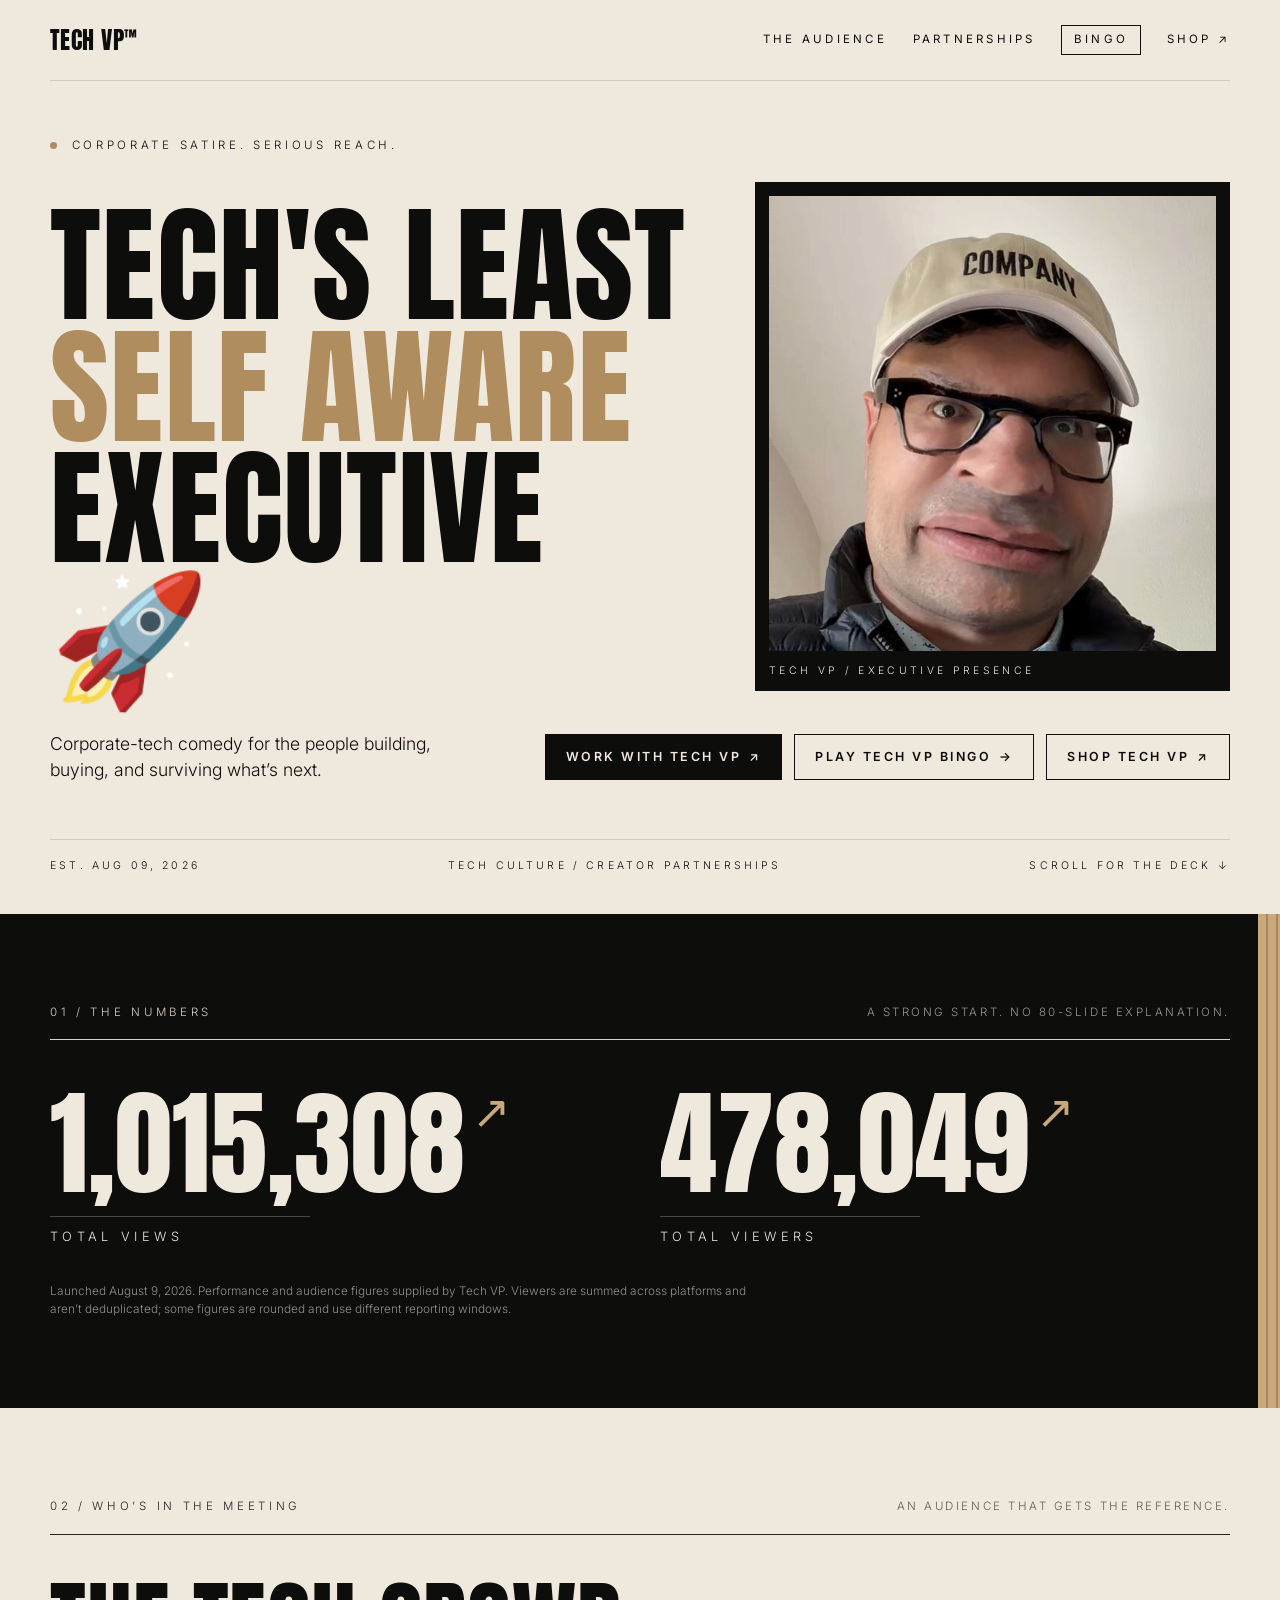
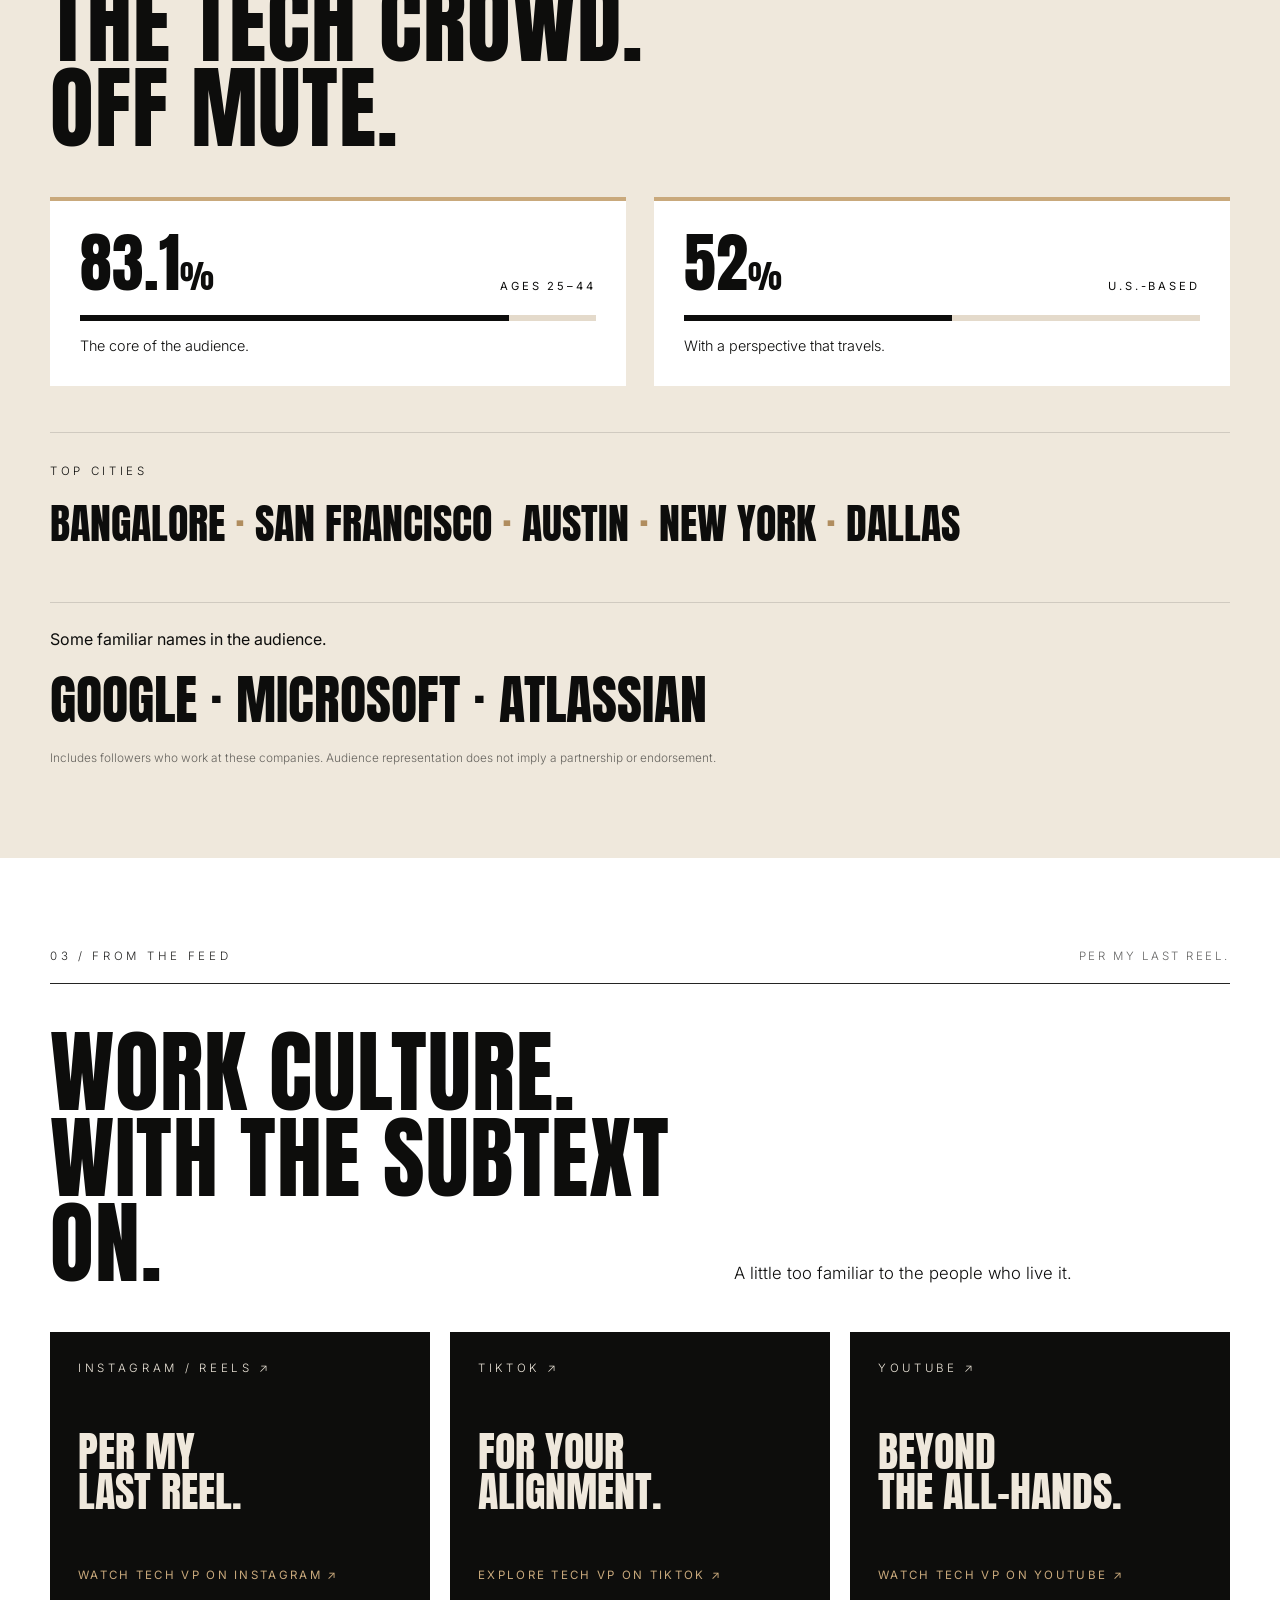
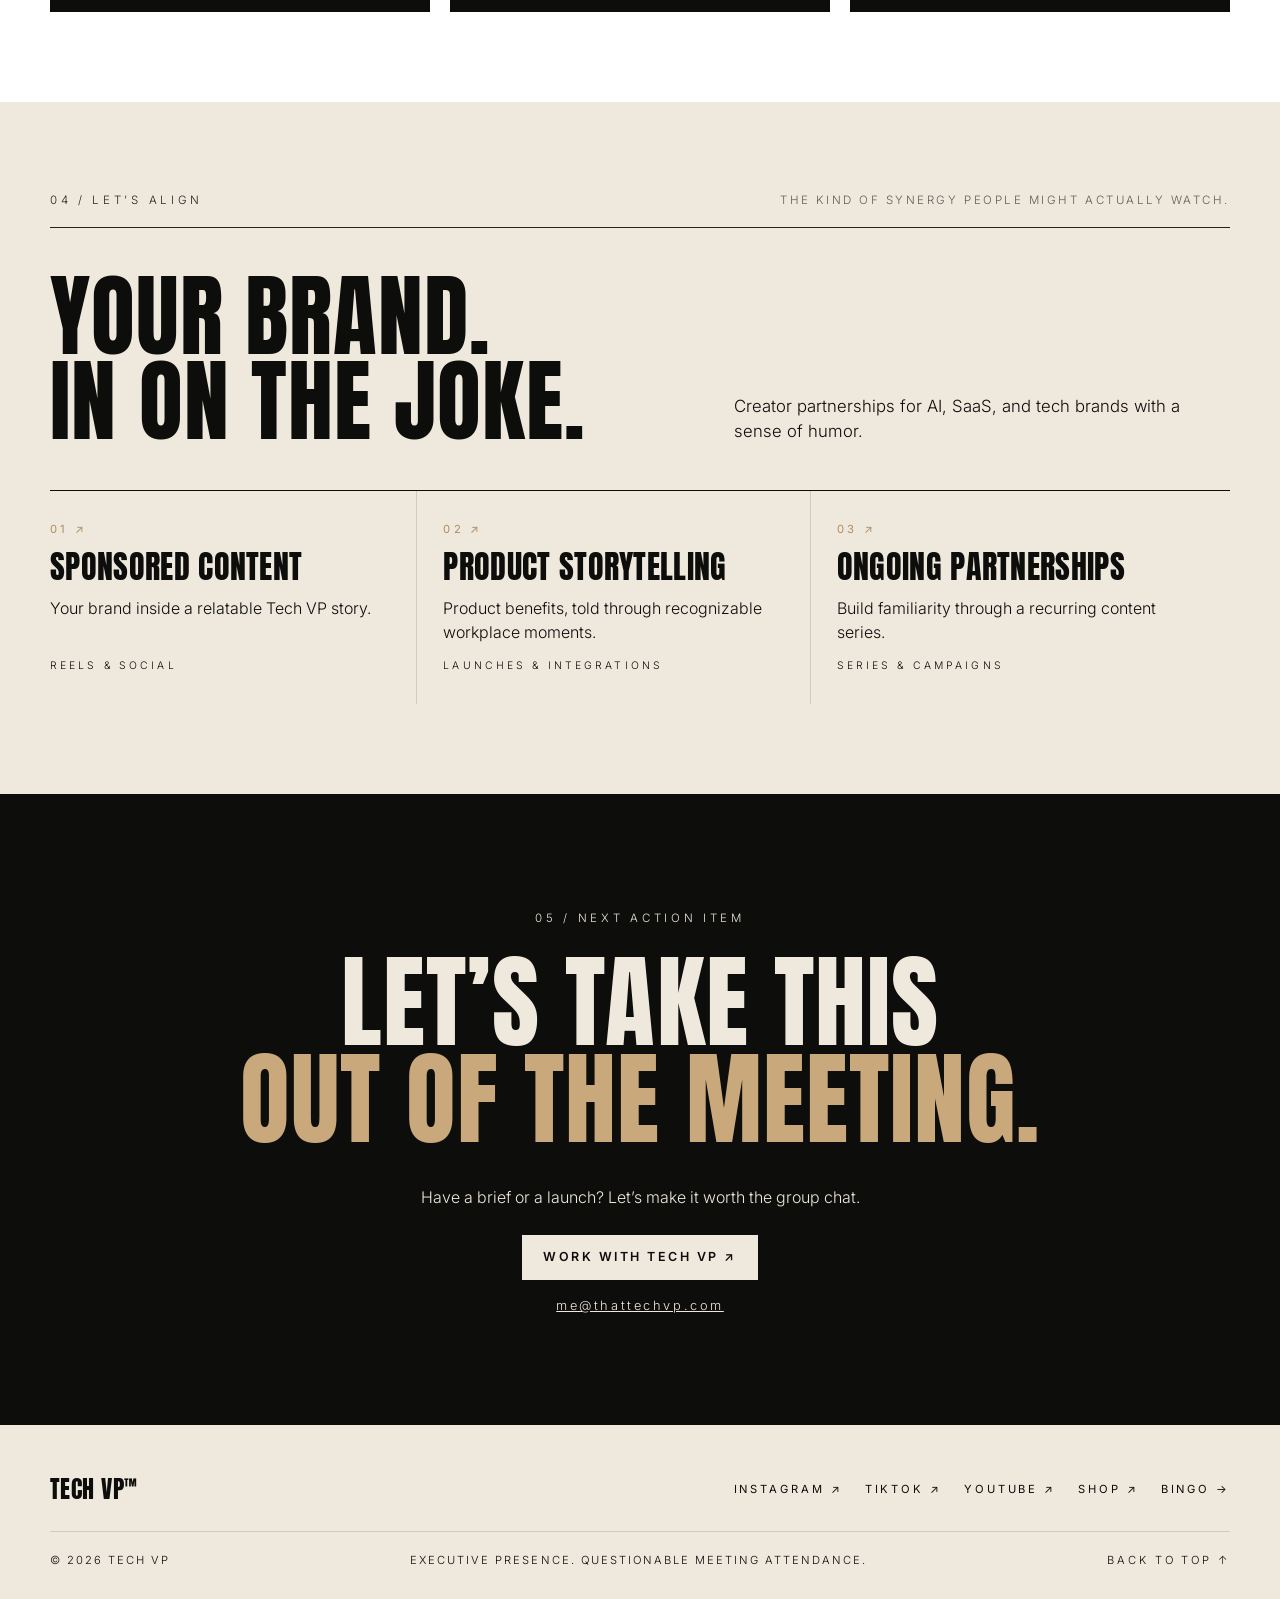
==== index.html @ f6c61e69 "Preview: The Company restyle + Tech VP Bingo" ====
<!doctype html>
<html lang="en"><head><meta charset="utf-8"><meta name="viewport" content="width=device-width,initial-scale=1"><title>Tech VP — Tech's least self aware executive 🚀</title><meta name="description" content="Tech VP makes corporate-tech comedy for the people building what's next. Explore creator partnerships, audience insights, and the Tech VP shop."><meta property="og:title" content="Tech VP — Tech's least self aware executive 🚀"><meta property="og:description" content="A very serious creator partnership opportunity. For AI, SaaS, and technology brands."><meta name="theme-color" content="#0d0d0c"><link rel="icon" type="image/svg+xml" href="data:image/svg+xml,%3Csvg xmlns='http://www.w3.org/2000/svg' viewBox='0 0 40 40'%3E%3Crect width='40' height='40' rx='8' fill='%23d8f879'/%3E%3Ctext x='5' y='28' font-family='Arial' font-weight='bold' font-size='24' fill='%23171916'%3EVP%3C/text%3E%3C/svg%3E"><meta name="robots" content="noindex"><link rel="preconnect" href="https://fonts.googleapis.com"><link rel="preconnect" href="https://fonts.gstatic.com" crossorigin><link rel="stylesheet" href="https://fonts.googleapis.com/css2?family=Anton&family=Inter:wght@300;400;600&display=swap"><link rel="stylesheet" href="assets/brand.css"><link rel="stylesheet" href="assets/home.css"></head>
<body><a class="skip" href="#main">Skip to content</a><header class="wrap"><a class="logo" href="#" aria-label="Tech VP home">TECH VP<span>™</span></a><nav aria-label="Main navigation"><a href="#audience">The audience</a><a href="#partnerships">Partnerships</a><a class="nav-bingo" href="bingo/">Bingo</a><a class="nav-shop" href="https://thetechvp.printful.me" target="_blank" rel="noopener">Shop ↗</a></nav></header>
<main id="main"><section class="hero wrap"><div class="eyebrow"><span class="dot"></span> CORPORATE SATIRE. SERIOUS REACH.</div><div class="hero-intro"><h1>Tech's least<br><em>self aware</em><br>executive 🚀</h1><figure class="portrait"><img src="tech-vp.jpg" width="817" height="831" alt="Tech VP wearing glasses and a COMPANY cap"><figcaption>TECH VP / EXECUTIVE PRESENCE</figcaption></figure></div><div class="hero-bottom"><p>Corporate-tech comedy for the people building, buying, and surviving what’s next.</p><div class="hero-actions"><a class="button primary" href="#contact">Work with Tech VP <span>↗</span></a><a class="button outline" href="bingo/">Play Tech VP Bingo <span>→</span></a><a class="button outline" href="https://thetechvp.printful.me" target="_blank" rel="noopener">Shop Tech VP <span>↗</span></a></div></div><div class="hero-foot"><span>EST. AUG 09, 2026</span><span>TECH CULTURE / CREATOR PARTNERSHIPS</span><a href="#performance" aria-label="Explore the results">SCROLL FOR THE DECK ↓</a></div></section>
<section class="results" id="performance"><div class="wrap"><div class="section-top"><span class="eyebrow">01 / THE NUMBERS</span><span class="micro">A strong start. No 80-slide explanation.</span></div><div class="metrics"><div><strong id="aggregate-view-count" data-source-date="2026-10-12">1,015,308<span>↗</span></strong><h2>Total views</h2></div><div><strong id="aggregate-viewer-count" data-source-date="2026-10-12">478,049<span>↗</span></strong><h2>Total viewers</h2></div></div><p class="fine">Launched August 9, 2026. Performance and audience figures supplied by Tech VP. Viewers are summed across platforms and aren’t deduplicated; some figures are rounded and use different reporting windows.</p></div></section>
<section class="wrap section" id="audience"><div class="section-top"><span class="eyebrow">02 / WHO’S IN THE MEETING</span><span class="micro">An audience that gets the reference.</span></div><div class="split"><h2>The tech crowd. <br>Off mute.</h2></div><div class="demographics"><article><div class="stat-line"><strong>83.1<span>%</span></strong><span>Ages 25–44</span></div><div class="bar" role="img" aria-label="83.1 percent ages 25 to 44"><i style="width:83.1%"></i></div><p>The core of the audience.</p></article><article><div class="stat-line"><strong>52<span>%</span></strong><span>U.S.-based</span></div><div class="bar" role="img" aria-label="52 percent U.S. based"><i style="width:52%"></i></div><p>With a perspective that travels.</p></article></div><div class="cities"><span class="eyebrow">TOP CITIES</span><p>Bangalore <b>·</b> San Francisco <b>·</b> Austin <b>·</b> New York <b>·</b> Dallas</p></div><div class="companies"><p>Some familiar names in the audience.</p><p class="company-names">Google · Microsoft · Atlassian</p><p class="fine">Includes followers who work at these companies. Audience representation does not imply a partnership or endorsement.</p></div></section>
<section class="content-section" id="content"><div class="wrap section"><div class="section-top"><span class="eyebrow">03 / FROM THE FEED</span><span class="micro">Per my last Reel.</span></div><div class="split"><h2>Work culture. <br>With the subtext on.</h2><p>A little too familiar to the people who live it.</p></div><div class="feed-grid"><a class="feed-card" href="https://www.instagram.com/thattechvp/" target="_blank" rel="noopener"><span class="eyebrow">INSTAGRAM / REELS ↗</span><strong>Per my <br>last Reel.</strong><span>Watch Tech VP on Instagram ↗</span></a><a class="feed-card" href="https://www.tiktok.com/@thattechvp" target="_blank" rel="noopener"><span class="eyebrow">TIKTOK ↗</span><strong>For your <br>alignment.</strong><span>Explore Tech VP on TikTok ↗</span></a><a class="feed-card" href="https://www.youtube.com/@thattechvp" target="_blank" rel="noopener"><span class="eyebrow">YOUTUBE ↗</span><strong>Beyond <br>the all-hands.</strong><span>Watch Tech VP on YouTube ↗</span></a></div></div></section>
<section class="wrap section" id="partnerships"><div class="section-top"><span class="eyebrow">04 / LET’S ALIGN</span><span class="micro">The kind of synergy people might actually watch.</span></div><div class="split"><h2>Your brand. <br>In on the joke.</h2><p>Creator partnerships for AI, SaaS, and tech brands with a sense of humor.</p></div><div class="partnerships"><article><span class="index">01 ↗</span><h3>Sponsored content</h3><p>Your brand inside a relatable Tech VP story.</p><span class="tag">REELS & SOCIAL</span></article><article><span class="index">02 ↗</span><h3>Product storytelling</h3><p>Product benefits, told through recognizable workplace moments.</p><span class="tag">LAUNCHES & INTEGRATIONS</span></article><article><span class="index">03 ↗</span><h3>Ongoing partnerships</h3><p>Build familiarity through a recurring content series.</p><span class="tag">SERIES & CAMPAIGNS</span></article></div></section>
<section class="contact" id="contact"><div class="wrap"><span class="eyebrow">05 / NEXT ACTION ITEM</span><h2>Let’s take this <br><em>out of the meeting.</em></h2><div class="contact-bottom"><p>Have a brief or a launch? Let’s make it worth the group chat.</p><div id="contact-action"><a class="button" href="mailto:me@thattechvp.com?subject=Tech%20VP%20Partnership">Work with Tech VP ↗</a><a class="email" href="mailto:me@thattechvp.com">me@thattechvp.com</a></div></div></div></section>
</main><footer class="wrap"><div class="footer-top"><a class="logo" href="#">TECH VP<span>™</span></a><div id="social-links"><a href="https://www.instagram.com/thattechvp/" target="_blank" rel="noopener">Instagram ↗</a><a href="https://www.tiktok.com/@thattechvp" target="_blank" rel="noopener">TikTok ↗</a><a href="https://www.youtube.com/@thattechvp" target="_blank" rel="noopener">YouTube ↗</a><a href="https://thetechvp.printful.me" target="_blank" rel="noopener">Shop ↗</a><a href="bingo/">Bingo →</a></div></div><div class="footer-bottom"><span>© 2026 Tech VP</span><span>Executive presence. Questionable meeting attendance.</span><a href="#">BACK TO TOP ↑</a></div></footer></body></html>
---- assets/brand.css ----
/* The Company brand — shared by home, /bingo, future /translator */
:root{--black:#0d0d0c;--ink:#1a1917;--white:#fff;--cream:#efe8dc;--cream-2:#e4dacb;--wood:#c9a97c;--wood-2:#b08d5f;--muted:#8a8478;
--display:'Anton','Oswald','Bebas Neue',Impact,'Arial Narrow',sans-serif;--body:'Inter',system-ui,-apple-system,Segoe UI,Roboto,sans-serif}
*{box-sizing:border-box;margin:0;padding:0}
html{-webkit-text-size-adjust:100%}
body{font-family:var(--body);background:var(--cream);color:var(--black);line-height:1.5;-webkit-font-smoothing:antialiased}
a{color:inherit}
img{max-width:100%;height:auto;display:block}
.wrap{width:min(1180px,100% - 40px);margin-inline:auto}
.display,h1,h2,h3{font-family:var(--display);font-weight:400;text-transform:uppercase;letter-spacing:.01em;line-height:.95}
.tagline,.eyebrow,.micro{font-family:var(--body);font-weight:300;text-transform:uppercase;letter-spacing:.32em;font-size:.72rem}
.rule{display:block;width:56px;height:1px;background:currentColor;opacity:.6}
.logo{font-family:var(--display);font-size:1.5rem;text-decoration:none;letter-spacing:.02em}
.logo span{font-size:.6em;vertical-align:super}
.button{display:inline-flex;align-items:center;gap:.6em;font-family:var(--body);font-weight:600;font-size:.78rem;letter-spacing:.2em;text-transform:uppercase;text-decoration:none;padding:1em 1.6em;border:1px solid var(--black);background:var(--black);color:var(--cream);border-radius:0;cursor:pointer;transition:background .2s,color .2s}
.button:hover{background:transparent;color:var(--black)}
.button.outline{background:transparent;color:var(--black)}
.button.outline:hover{background:var(--black);color:var(--cream)}
.on-dark .button{background:var(--cream);color:var(--black);border-color:var(--cream)}
.on-dark .button.outline{background:transparent;color:var(--cream)}
.skip{position:absolute;left:-999px}.skip:focus{left:10px;top:10px;background:var(--black);color:var(--cream);padding:8px;z-index:99}
.wood{background:repeating-linear-gradient(90deg,var(--wood) 0 10px,var(--wood-2) 10px 12px,#d6b98d 12px 22px,var(--wood-2) 22px 24px)}
---- assets/home.css ----
header{display:flex;justify-content:space-between;align-items:center;padding:22px 0;border-bottom:1px solid #0d0d0c22}
nav{display:flex;gap:26px;align-items:center}
nav a{text-decoration:none;font-size:.72rem;font-weight:400;letter-spacing:.28em;text-transform:uppercase}
nav a:hover{text-decoration:underline}
.nav-bingo{border:1px solid var(--black);padding:.5em 1em}
.hero{padding:56px 0 40px}
.dot{display:inline-block;width:7px;height:7px;background:var(--wood-2);border-radius:50%;margin-right:8px;vertical-align:middle}
.hero-intro{display:grid;grid-template-columns:1.4fr 1fr;gap:40px;align-items:end;margin-top:28px}
.hero h1{font-size:clamp(3.4rem,10vw,8.6rem)}
.hero h1 em{font-style:normal;color:var(--wood-2)}
.portrait{background:var(--black);padding:14px 14px 0;position:relative}
.portrait::before{content:"";position:absolute;left:-14px;top:24px;bottom:24px;width:8px}
.portrait img{filter:grayscale(.15) contrast(1.05)}
.portrait figcaption{color:var(--cream);font-size:.65rem;letter-spacing:.32em;padding:12px 0;font-weight:300}
.hero-bottom{display:flex;justify-content:space-between;gap:30px;align-items:center;margin-top:40px;flex-wrap:wrap}
.hero-bottom p{max-width:440px;font-size:1.1rem;font-weight:300}
.hero-actions{display:flex;gap:12px;flex-wrap:wrap}
.hero-foot{display:flex;justify-content:space-between;gap:16px;margin-top:56px;padding-top:18px;border-top:1px solid #0d0d0c22;font-size:.66rem;letter-spacing:.3em;font-weight:300;flex-wrap:wrap}
.hero-foot a{text-decoration:none}
.results{background:var(--black);color:var(--cream);padding:90px 0;position:relative}
.results::after{content:"";position:absolute;right:0;top:0;bottom:0;width:22px;background:repeating-linear-gradient(90deg,#c9a97c 0 8px,#a8865a 8px 10px)}
.section-top{display:flex;justify-content:space-between;gap:20px;padding-bottom:18px;border-bottom:1px solid currentColor;margin-bottom:46px;flex-wrap:wrap;opacity:.9}
.micro{opacity:.7;letter-spacing:.22em}
.metrics{display:grid;grid-template-columns:1fr 1fr;gap:40px}
.metrics strong{font-family:var(--display);font-weight:400;font-size:clamp(3.2rem,9vw,7.5rem);line-height:1;display:block}
.metrics strong span{font-size:.4em;color:var(--wood);margin-left:.15em;vertical-align:top}
.metrics h2{font-family:var(--body);font-weight:300;font-size:.8rem;letter-spacing:.34em;margin-top:14px;padding-top:14px;border-top:1px solid #efe8dc44;width:min(260px,100%)}
.fine{font-size:.74rem;opacity:.6;margin-top:40px;max-width:720px;font-weight:300}
.section{padding:90px 0}
.split{display:grid;grid-template-columns:1.3fr 1fr;gap:40px;align-items:end;margin-bottom:46px}
.split h2{font-size:clamp(2.6rem,7vw,5.6rem)}
.split p{font-weight:300;font-size:1.05rem}
.demographics{display:grid;grid-template-columns:1fr 1fr;gap:28px}
.demographics article{background:var(--white);padding:30px;border-top:4px solid var(--wood)}
.stat-line{display:flex;align-items:baseline;justify-content:space-between;gap:10px}
.stat-line strong{font-family:var(--display);font-weight:400;font-size:4rem;line-height:1}
.stat-line strong span{font-size:.5em}
.stat-line>span{text-transform:uppercase;letter-spacing:.26em;font-size:.7rem}
.bar{height:6px;background:var(--cream-2);margin:20px 0 14px}.bar i{display:block;height:100%;background:var(--black)}
.demographics p{font-weight:300;font-size:.9rem}
.cities,.companies{margin-top:46px;padding-top:24px;border-top:1px solid #0d0d0c22}
.cities p{font-family:var(--display);font-size:clamp(1.6rem,4vw,2.6rem);text-transform:uppercase;margin-top:12px}
.cities b{color:var(--wood-2);font-weight:400}
.company-names{font-family:var(--display);font-size:clamp(2rem,5vw,3.4rem);text-transform:uppercase;margin:8px 0}
.companies .fine{margin-top:10px}
.content-section{background:var(--white)}
.feed-grid{display:grid;grid-template-columns:repeat(3,1fr);gap:20px}
.feed-card{background:var(--black);color:var(--cream);padding:28px;min-height:280px;display:flex;flex-direction:column;justify-content:space-between;text-decoration:none;transition:transform .2s}
.feed-card:hover{transform:translateY(-4px)}
.feed-card strong{font-family:var(--display);font-weight:400;font-size:2.6rem;text-transform:uppercase;line-height:.95}
.feed-card>span:last-child{font-size:.72rem;letter-spacing:.2em;text-transform:uppercase;color:var(--wood)}
.partnerships{display:grid;grid-template-columns:repeat(3,1fr);gap:0;border-top:1px solid var(--black)}
.partnerships article{padding:30px 26px 30px 0;border-right:1px solid #0d0d0c22;margin-right:26px;display:flex;flex-direction:column;gap:14px}
.partnerships article:last-child{border-right:0}
.index{font-size:.7rem;letter-spacing:.3em;color:var(--wood-2)}
.partnerships h3{font-size:2rem}
.partnerships p{font-weight:300}
.tag{margin-top:auto;font-size:.65rem;letter-spacing:.3em;font-weight:300}
.contact{background:var(--black);color:var(--cream);padding:110px 0;text-align:center}
.contact h2{font-size:clamp(2.8rem,8vw,6.6rem);margin:26px 0 36px}
.contact h2 em{font-style:normal;color:var(--wood)}
.contact-bottom p{font-weight:300;margin-bottom:26px}
#contact-action{display:flex;flex-direction:column;align-items:center;gap:16px}
.contact .button{background:var(--cream);color:var(--black);border-color:var(--cream)}
.contact .button:hover{background:transparent;color:var(--cream)}
.email{letter-spacing:.2em;font-size:.8rem;font-weight:300}
footer{padding:46px 0 30px}
.footer-top{display:flex;justify-content:space-between;align-items:center;gap:20px;flex-wrap:wrap;padding-bottom:24px;border-bottom:1px solid #0d0d0c22}
#social-links{display:flex;gap:22px;flex-wrap:wrap}
#social-links a,.footer-bottom a{text-decoration:none;font-size:.7rem;letter-spacing:.26em;text-transform:uppercase}
.footer-bottom{display:flex;justify-content:space-between;gap:16px;flex-wrap:wrap;padding-top:20px;font-size:.7rem;letter-spacing:.18em;font-weight:300;text-transform:uppercase}
@media (max-width:760px){
 nav{gap:14px} nav a:not(.nav-shop):not(.nav-bingo){display:none}
 .hero{padding-top:34px}.hero-intro,.split,.metrics,.demographics,.feed-grid,.partnerships{grid-template-columns:1fr}
 .partnerships article{border-right:0;margin-right:0;border-bottom:1px solid #0d0d0c22}
 .section,.results{padding:64px 0}.results::after{width:10px}
}
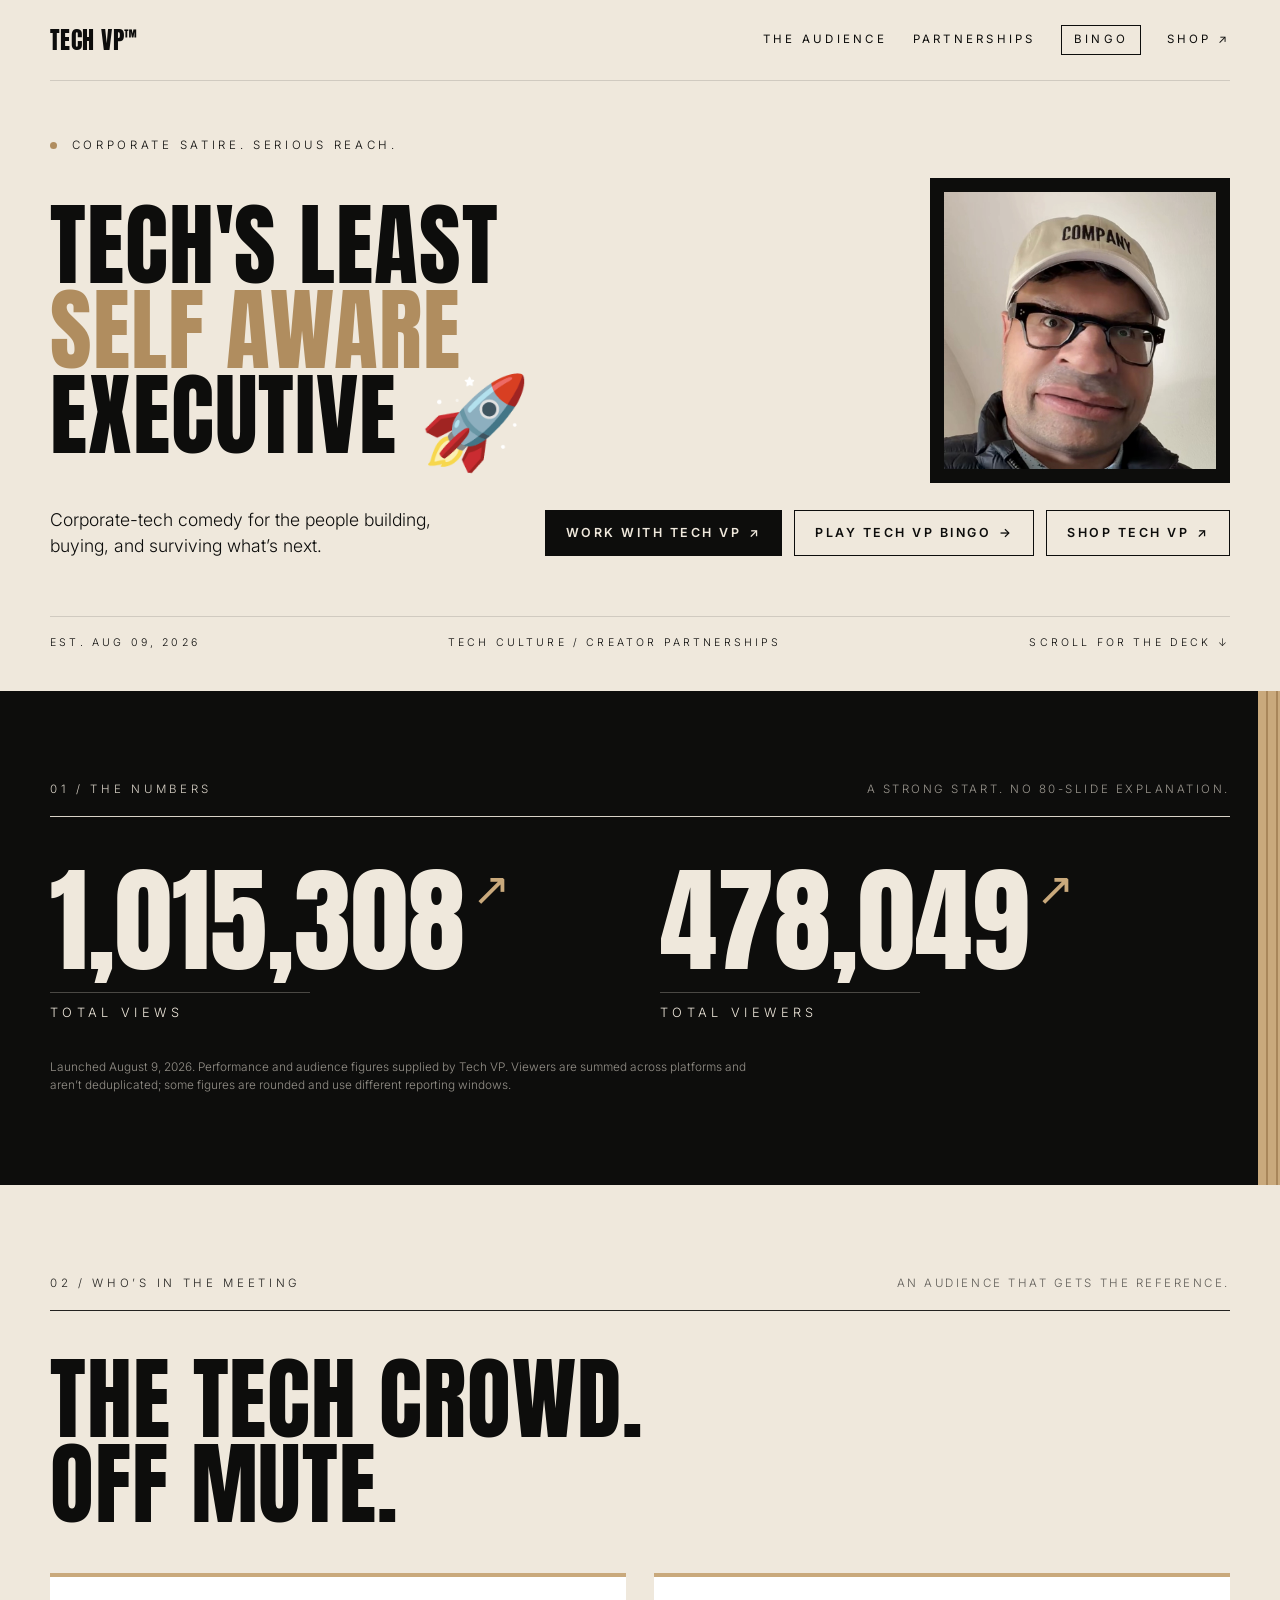
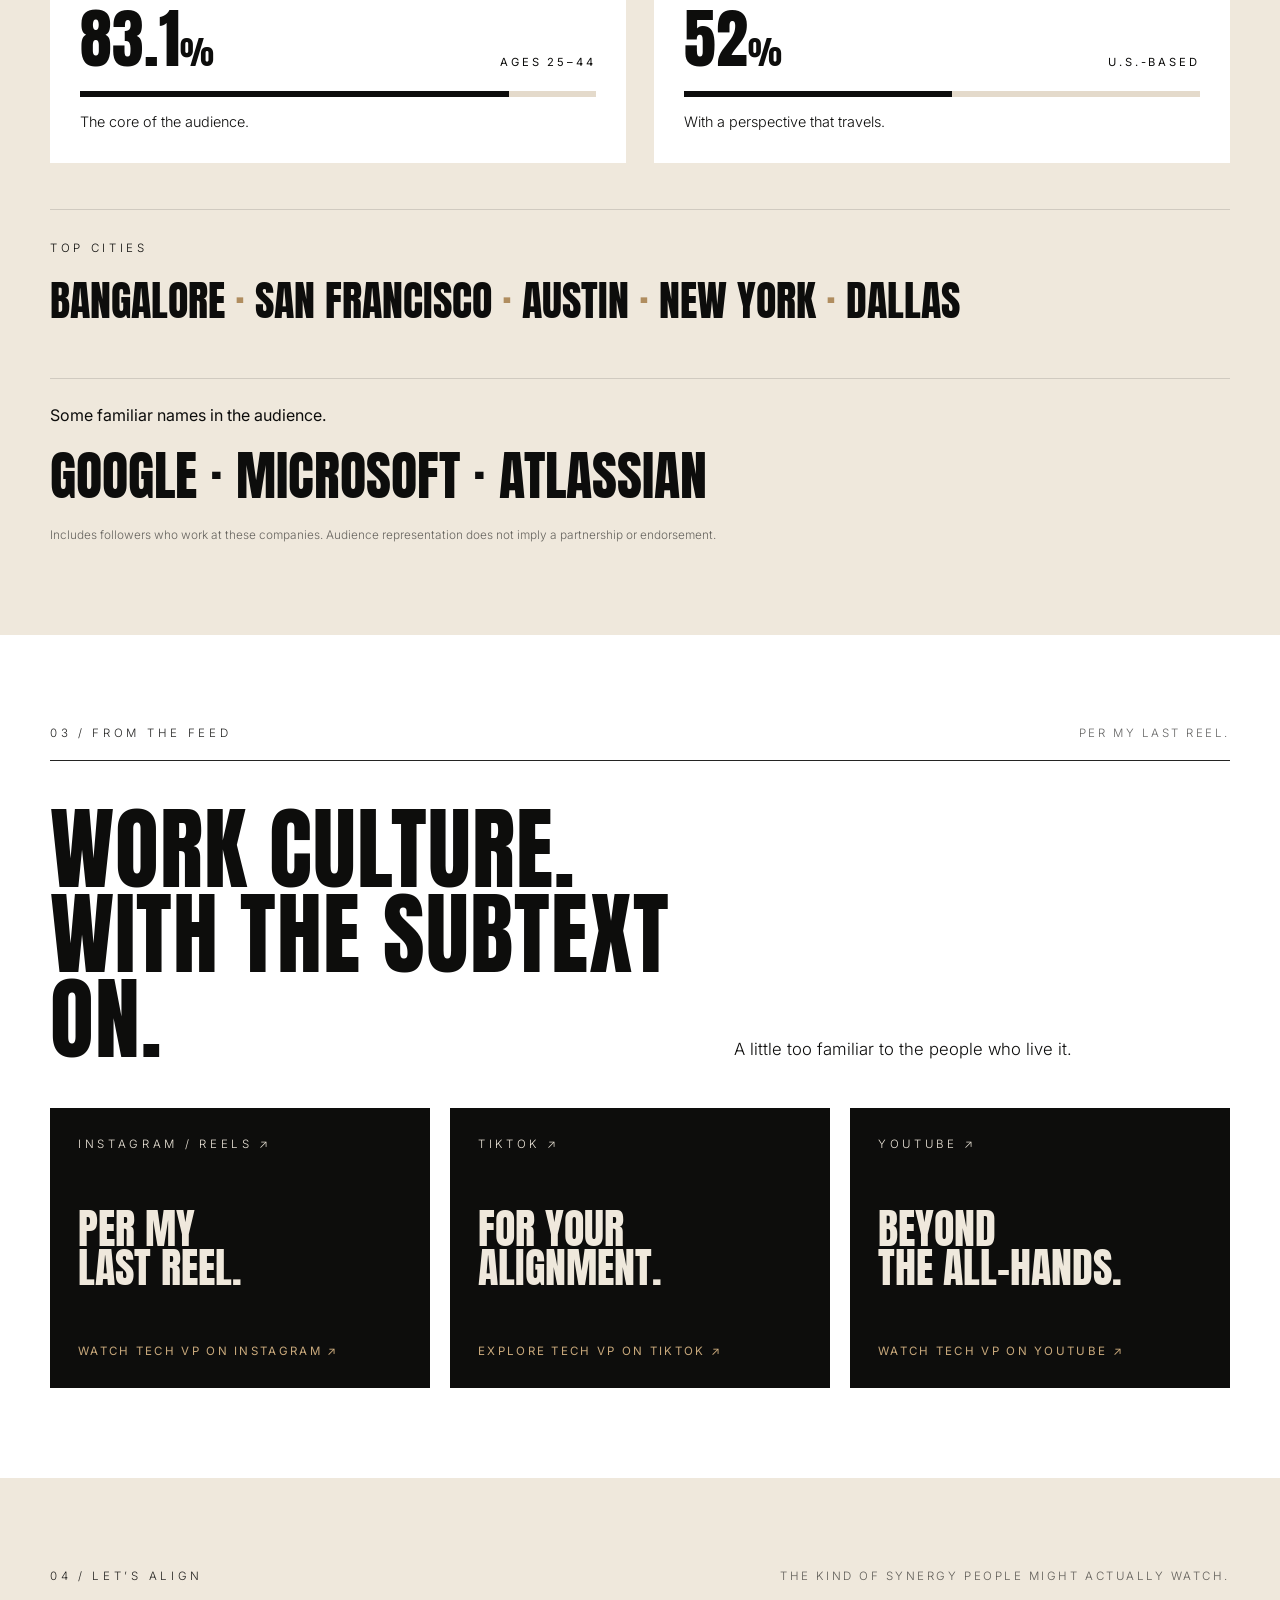
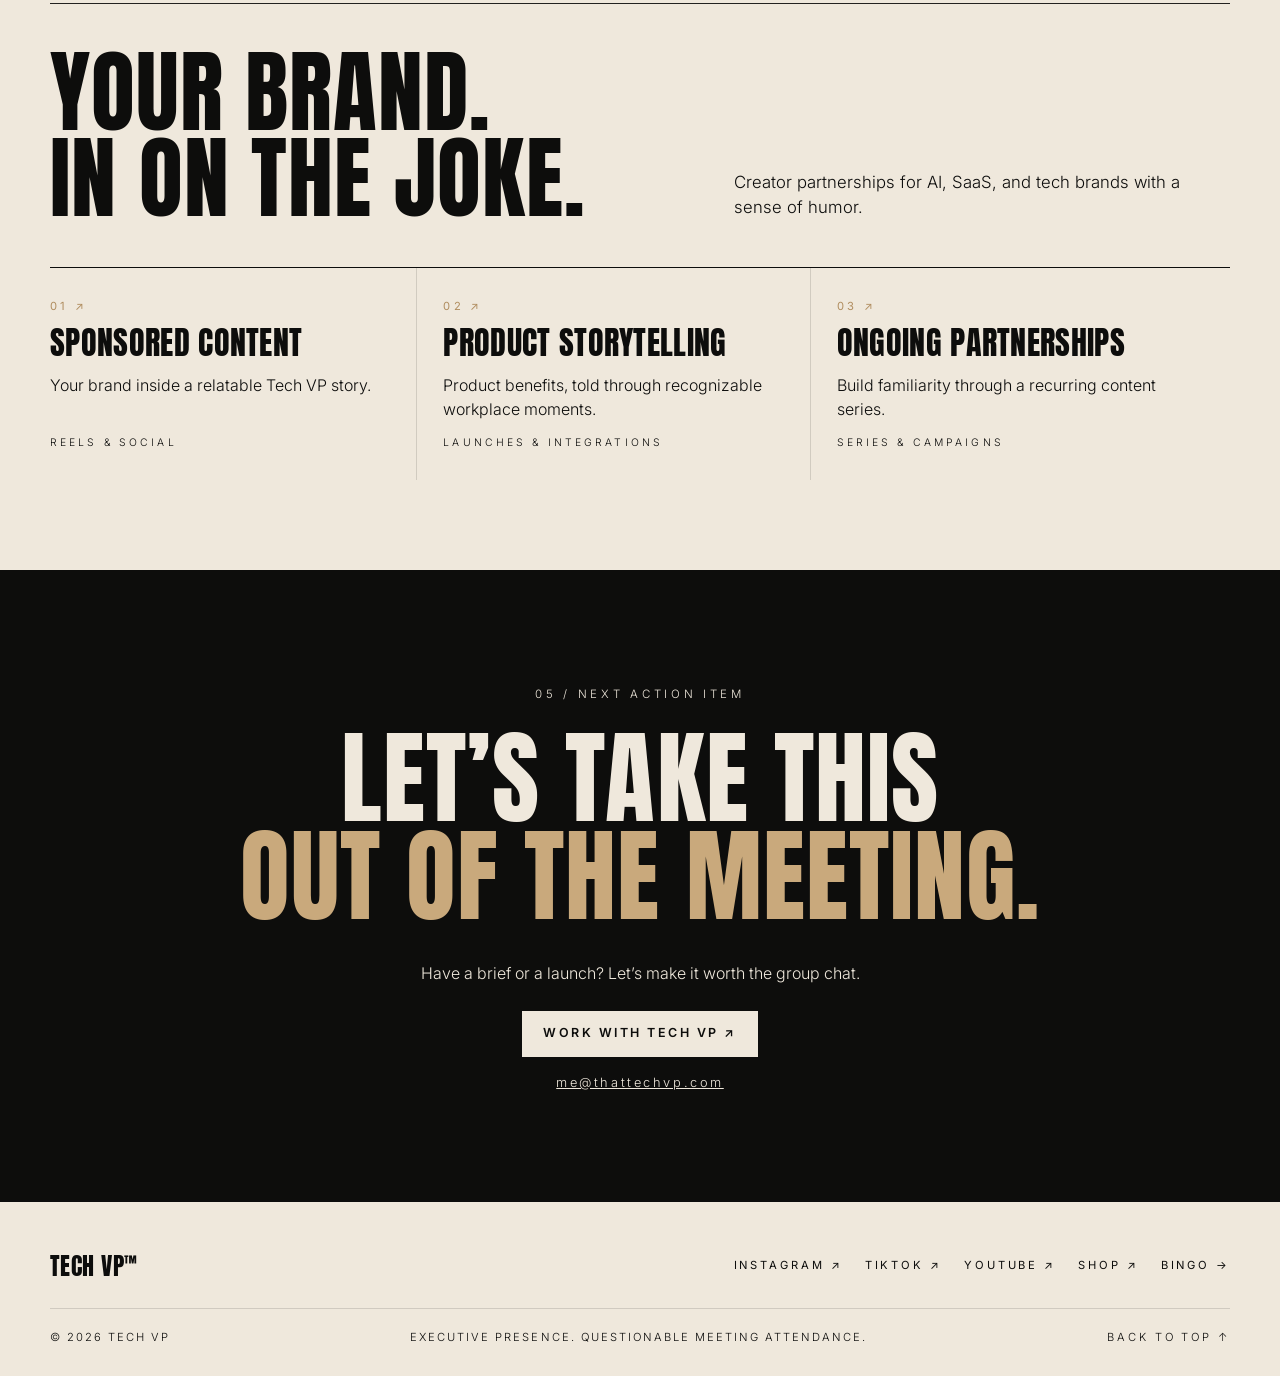
==== commit 97a6137b: "Bigger mobile headline, drop portrait caption" ====
--- a/index.html
+++ b/index.html
@@ -1,7 +1,7 @@
 <!doctype html>
 <html lang="en"><head><meta charset="utf-8"><meta name="viewport" content="width=device-width,initial-scale=1"><title>Tech VP — Tech's least self aware executive 🚀</title><meta name="description" content="Tech VP makes corporate-tech comedy for the people building what's next. Explore creator partnerships, audience insights, and the Tech VP shop."><meta property="og:title" content="Tech VP — Tech's least self aware executive 🚀"><meta property="og:description" content="A very serious creator partnership opportunity. For AI, SaaS, and technology brands."><meta name="theme-color" content="#0d0d0c"><link rel="icon" type="image/svg+xml" href="data:image/svg+xml,%3Csvg xmlns='http://www.w3.org/2000/svg' viewBox='0 0 40 40'%3E%3Crect width='40' height='40' rx='8' fill='%23d8f879'/%3E%3Ctext x='5' y='28' font-family='Arial' font-weight='bold' font-size='24' fill='%23171916'%3EVP%3C/text%3E%3C/svg%3E"><meta name="robots" content="noindex"><link rel="preconnect" href="https://fonts.googleapis.com"><link rel="preconnect" href="https://fonts.gstatic.com" crossorigin><link rel="stylesheet" href="https://fonts.googleapis.com/css2?family=Anton&family=Inter:wght@300;400;600&display=swap"><link rel="stylesheet" href="assets/brand.css"><link rel="stylesheet" href="assets/home.css"></head>
 <body><a class="skip" href="#main">Skip to content</a><header class="wrap"><a class="logo" href="#" aria-label="Tech VP home">TECH VP<span>™</span></a><nav aria-label="Main navigation"><a href="#audience">The audience</a><a href="#partnerships">Partnerships</a><a class="nav-bingo" href="bingo/">Bingo</a><a class="nav-shop" href="https://thetechvp.printful.me" target="_blank" rel="noopener">Shop ↗</a></nav></header>
-<main id="main"><section class="hero wrap"><div class="eyebrow"><span class="dot"></span> CORPORATE SATIRE. SERIOUS REACH.</div><div class="hero-intro"><h1>Tech's least<br><em>self aware</em><br>executive 🚀</h1><figure class="portrait"><img src="tech-vp.jpg" width="817" height="831" alt="Tech VP wearing glasses and a COMPANY cap"><figcaption>TECH VP / EXECUTIVE PRESENCE</figcaption></figure></div><div class="hero-bottom"><p>Corporate-tech comedy for the people building, buying, and surviving what’s next.</p><div class="hero-actions"><a class="button primary" href="#contact">Work with Tech VP <span>↗</span></a><a class="button outline" href="bingo/">Play Tech VP Bingo <span>→</span></a><a class="button outline" href="https://thetechvp.printful.me" target="_blank" rel="noopener">Shop Tech VP <span>↗</span></a></div></div><div class="hero-foot"><span>EST. AUG 09, 2026</span><span>TECH CULTURE / CREATOR PARTNERSHIPS</span><a href="#performance" aria-label="Explore the results">SCROLL FOR THE DECK ↓</a></div></section>
+<main id="main"><section class="hero wrap"><div class="eyebrow"><span class="dot"></span> CORPORATE SATIRE. SERIOUS REACH.</div><div class="hero-intro"><h1>Tech's least<br><em>self aware</em><br>executive 🚀</h1><figure class="portrait"><img src="tech-vp.jpg" width="817" height="831" alt="Tech VP wearing glasses and a COMPANY cap"></figure></div><div class="hero-bottom"><p>Corporate-tech comedy for the people building, buying, and surviving what’s next.</p><div class="hero-actions"><a class="button primary" href="#contact">Work with Tech VP <span>↗</span></a><a class="button outline" href="bingo/">Play Tech VP Bingo <span>→</span></a><a class="button outline" href="https://thetechvp.printful.me" target="_blank" rel="noopener">Shop Tech VP <span>↗</span></a></div></div><div class="hero-foot"><span>EST. AUG 09, 2026</span><span>TECH CULTURE / CREATOR PARTNERSHIPS</span><a href="#performance" aria-label="Explore the results">SCROLL FOR THE DECK ↓</a></div></section>
 <section class="results" id="performance"><div class="wrap"><div class="section-top"><span class="eyebrow">01 / THE NUMBERS</span><span class="micro">A strong start. No 80-slide explanation.</span></div><div class="metrics"><div><strong id="aggregate-view-count" data-source-date="2026-10-12">1,015,308<span>↗</span></strong><h2>Total views</h2></div><div><strong id="aggregate-viewer-count" data-source-date="2026-10-12">478,049<span>↗</span></strong><h2>Total viewers</h2></div></div><p class="fine">Launched August 9, 2026. Performance and audience figures supplied by Tech VP. Viewers are summed across platforms and aren’t deduplicated; some figures are rounded and use different reporting windows.</p></div></section>
 <section class="wrap section" id="audience"><div class="section-top"><span class="eyebrow">02 / WHO’S IN THE MEETING</span><span class="micro">An audience that gets the reference.</span></div><div class="split"><h2>The tech crowd. <br>Off mute.</h2></div><div class="demographics"><article><div class="stat-line"><strong>83.1<span>%</span></strong><span>Ages 25–44</span></div><div class="bar" role="img" aria-label="83.1 percent ages 25 to 44"><i style="width:83.1%"></i></div><p>The core of the audience.</p></article><article><div class="stat-line"><strong>52<span>%</span></strong><span>U.S.-based</span></div><div class="bar" role="img" aria-label="52 percent U.S. based"><i style="width:52%"></i></div><p>With a perspective that travels.</p></article></div><div class="cities"><span class="eyebrow">TOP CITIES</span><p>Bangalore <b>·</b> San Francisco <b>·</b> Austin <b>·</b> New York <b>·</b> Dallas</p></div><div class="companies"><p>Some familiar names in the audience.</p><p class="company-names">Google · Microsoft · Atlassian</p><p class="fine">Includes followers who work at these companies. Audience representation does not imply a partnership or endorsement.</p></div></section>
 <section class="content-section" id="content"><div class="wrap section"><div class="section-top"><span class="eyebrow">03 / FROM THE FEED</span><span class="micro">Per my last Reel.</span></div><div class="split"><h2>Work culture. <br>With the subtext on.</h2><p>A little too familiar to the people who live it.</p></div><div class="feed-grid"><a class="feed-card" href="https://www.instagram.com/thattechvp/" target="_blank" rel="noopener"><span class="eyebrow">INSTAGRAM / REELS ↗</span><strong>Per my <br>last Reel.</strong><span>Watch Tech VP on Instagram ↗</span></a><a class="feed-card" href="https://www.tiktok.com/@thattechvp" target="_blank" rel="noopener"><span class="eyebrow">TIKTOK ↗</span><strong>For your <br>alignment.</strong><span>Explore Tech VP on TikTok ↗</span></a><a class="feed-card" href="https://www.youtube.com/@thattechvp" target="_blank" rel="noopener"><span class="eyebrow">YOUTUBE ↗</span><strong>Beyond <br>the all-hands.</strong><span>Watch Tech VP on YouTube ↗</span></a></div></div></section>
--- a/assets/home.css
+++ b/assets/home.css
@@ -5,14 +5,14 @@
 .nav-bingo{border:1px solid var(--black);padding:.5em 1em}
 .hero{padding:56px 0 40px}
 .dot{display:inline-block;width:7px;height:7px;background:var(--wood-2);border-radius:50%;margin-right:8px;vertical-align:middle}
-.hero-intro{display:grid;grid-template-columns:1.4fr 1fr;gap:40px;align-items:end;margin-top:28px}
-.hero h1{font-size:clamp(3.4rem,10vw,8.6rem)}
+.hero-intro{display:grid;grid-template-columns:1fr minmax(0,300px);gap:clamp(14px,3vw,40px);align-items:center;margin-top:24px}
+.hero h1{font-size:clamp(2.1rem,7vw,6.2rem)}
 .hero h1 em{font-style:normal;color:var(--wood-2)}
-.portrait{background:var(--black);padding:14px 14px 0;position:relative}
+.portrait{background:var(--black);padding:14px;position:relative}
 .portrait::before{content:"";position:absolute;left:-14px;top:24px;bottom:24px;width:8px}
 .portrait img{filter:grayscale(.15) contrast(1.05)}
 .portrait figcaption{color:var(--cream);font-size:.65rem;letter-spacing:.32em;padding:12px 0;font-weight:300}
-.hero-bottom{display:flex;justify-content:space-between;gap:30px;align-items:center;margin-top:40px;flex-wrap:wrap}
+.hero-bottom{display:flex;justify-content:space-between;gap:24px;align-items:center;margin-top:24px;flex-wrap:wrap}
 .hero-bottom p{max-width:440px;font-size:1.1rem;font-weight:300}
 .hero-actions{display:flex;gap:12px;flex-wrap:wrap}
 .hero-foot{display:flex;justify-content:space-between;gap:16px;margin-top:56px;padding-top:18px;border-top:1px solid #0d0d0c22;font-size:.66rem;letter-spacing:.3em;font-weight:300;flex-wrap:wrap}
@@ -71,7 +71,7 @@
 .footer-bottom{display:flex;justify-content:space-between;gap:16px;flex-wrap:wrap;padding-top:20px;font-size:.7rem;letter-spacing:.18em;font-weight:300;text-transform:uppercase}
 @media (max-width:760px){
  nav{gap:14px} nav a:not(.nav-shop):not(.nav-bingo){display:none}
- .hero{padding-top:34px}.hero-intro,.split,.metrics,.demographics,.feed-grid,.partnerships{grid-template-columns:1fr}
+ .hero{padding-top:34px}.hero-intro{grid-template-columns:1fr 32%}.hero h1{font-size:11.5vw}.portrait{padding:6px}.portrait figcaption{font-size:.5rem;letter-spacing:.2em}.split,.metrics,.demographics,.feed-grid,.partnerships{grid-template-columns:1fr}
  .partnerships article{border-right:0;margin-right:0;border-bottom:1px solid #0d0d0c22}
  .section,.results{padding:64px 0}.results::after{width:10px}
 }
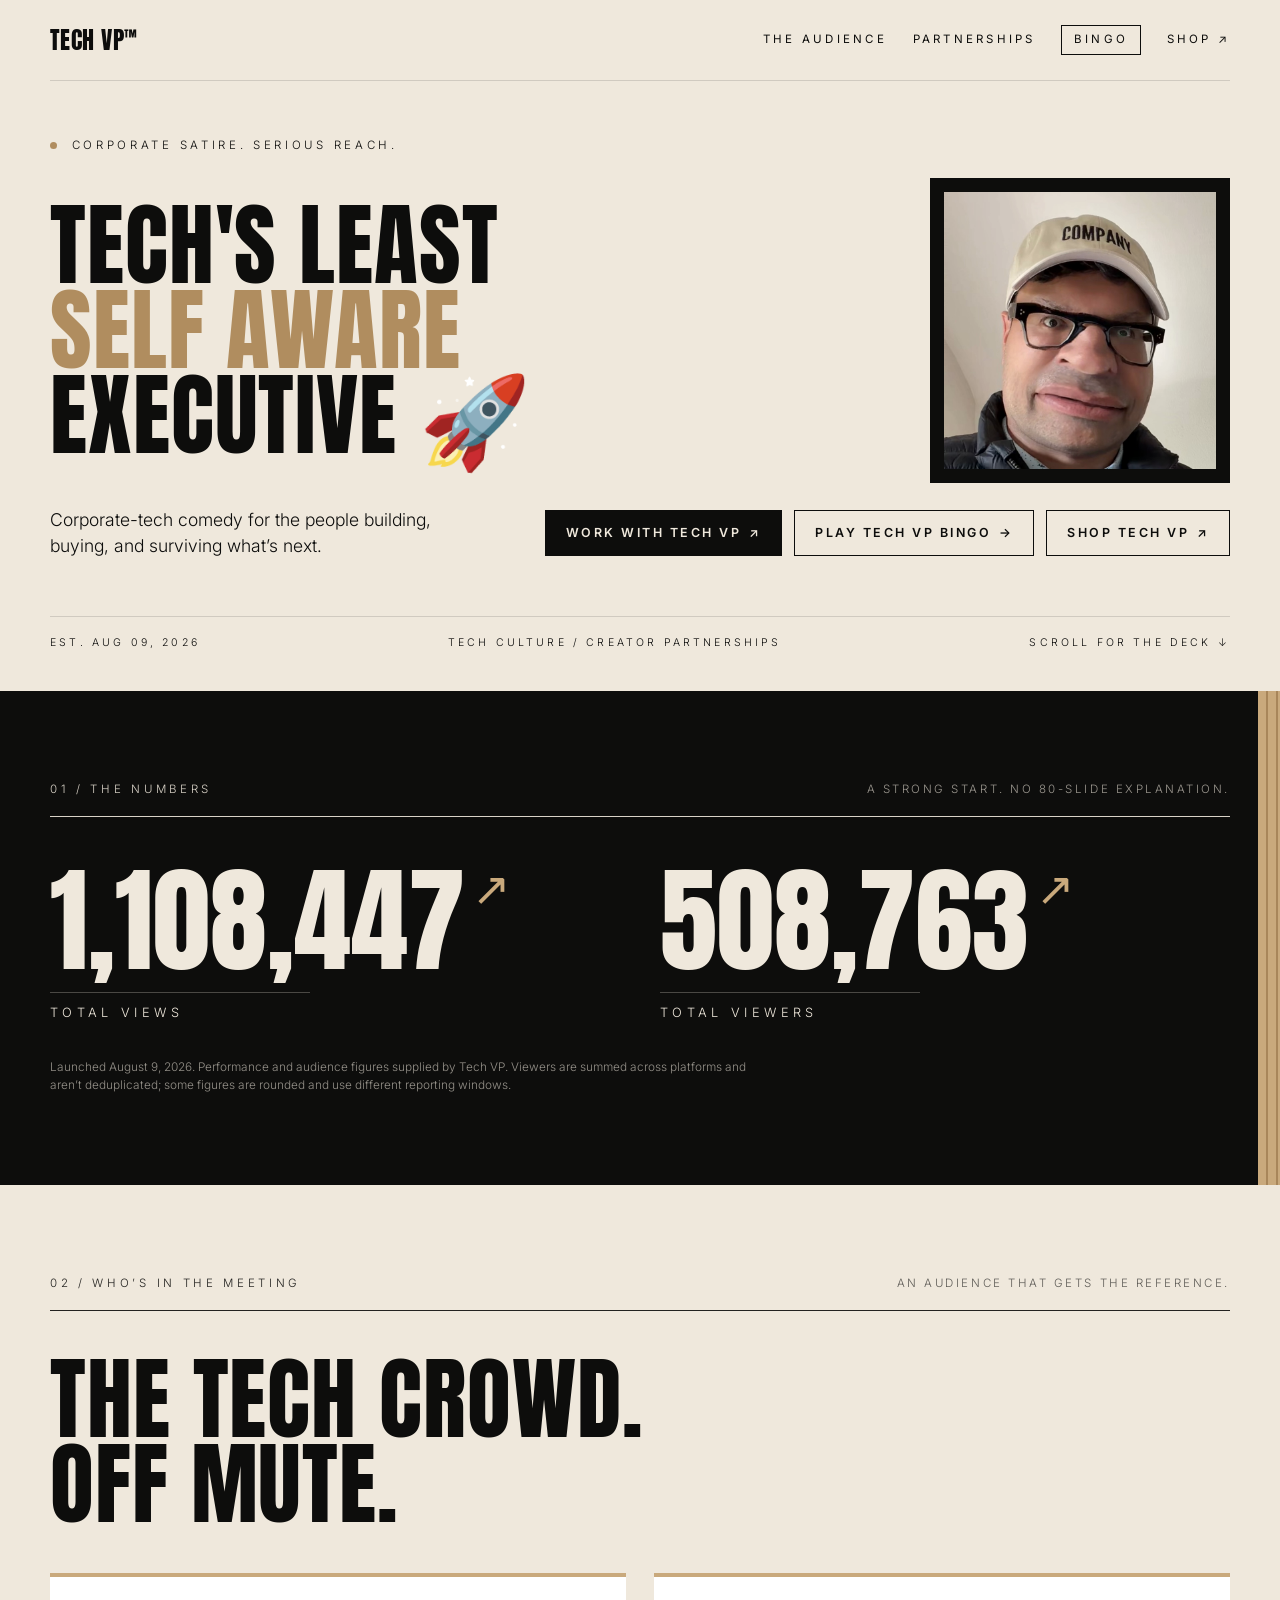
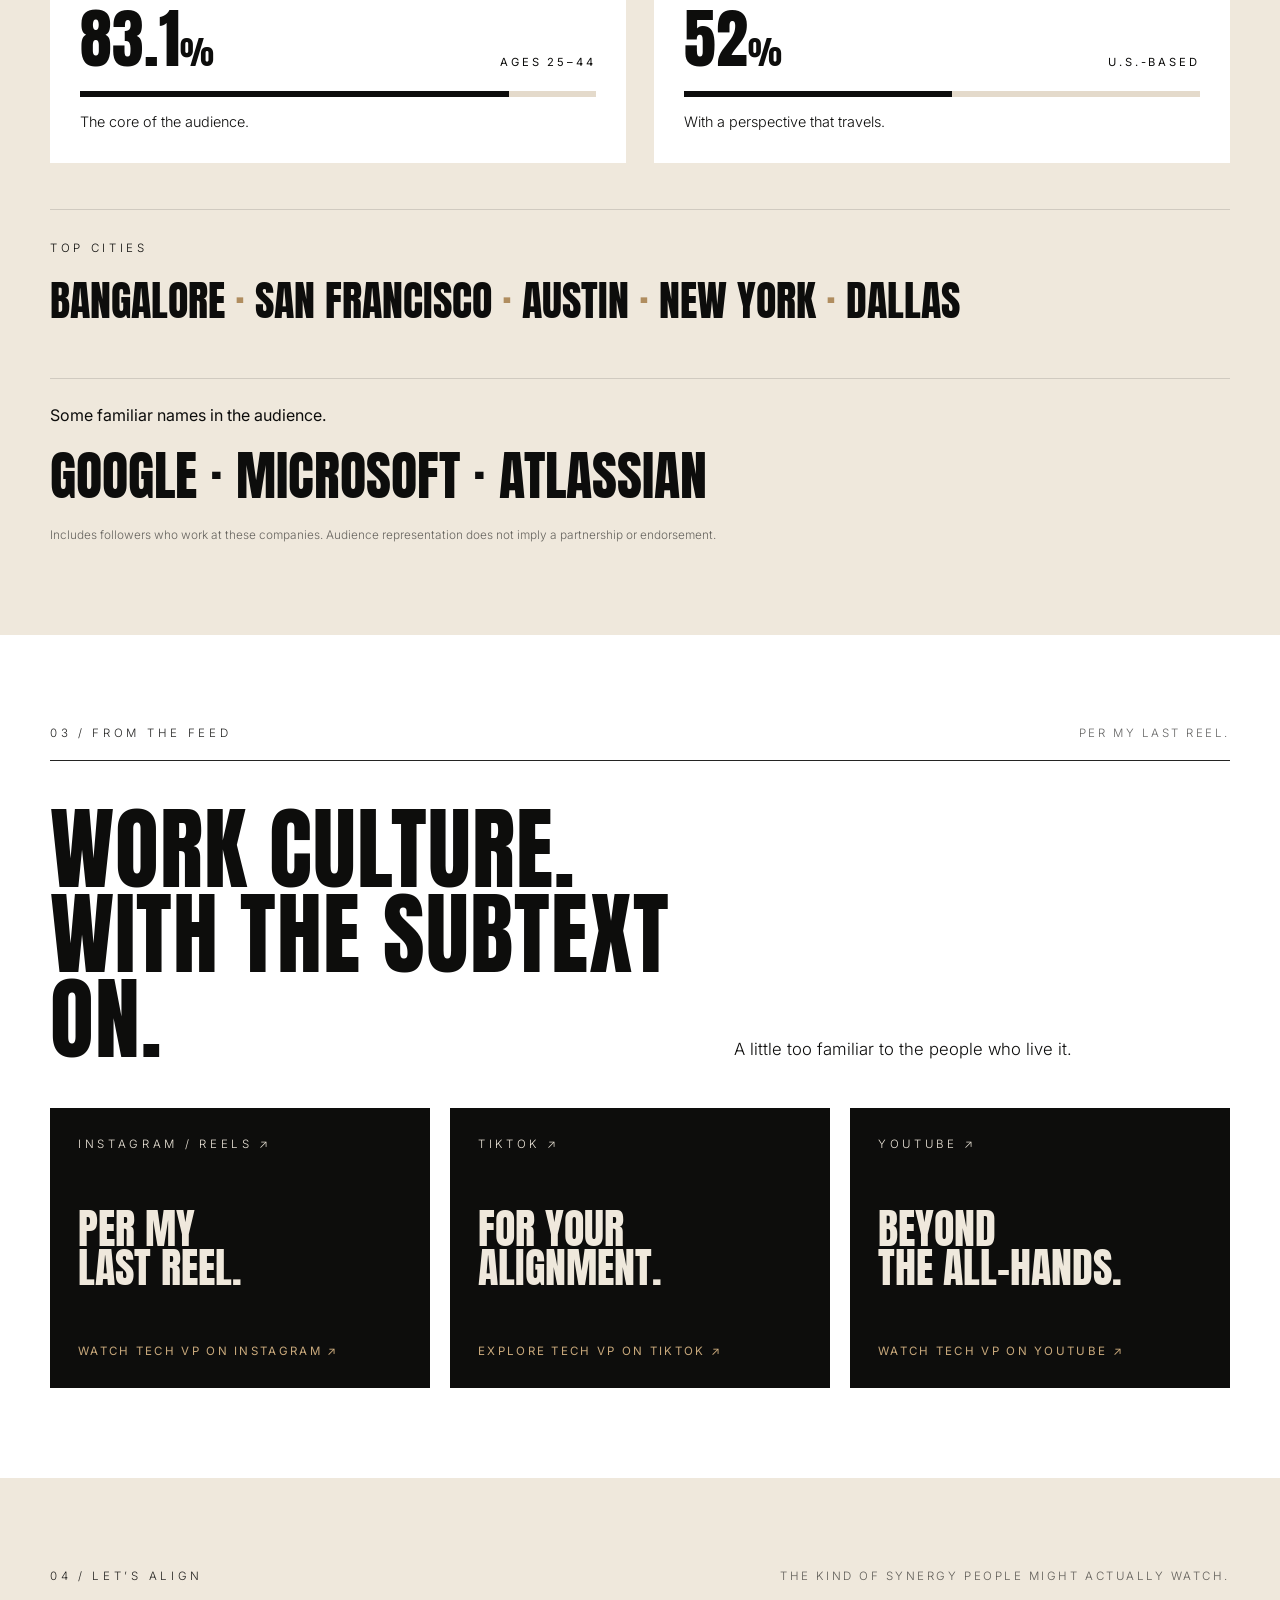
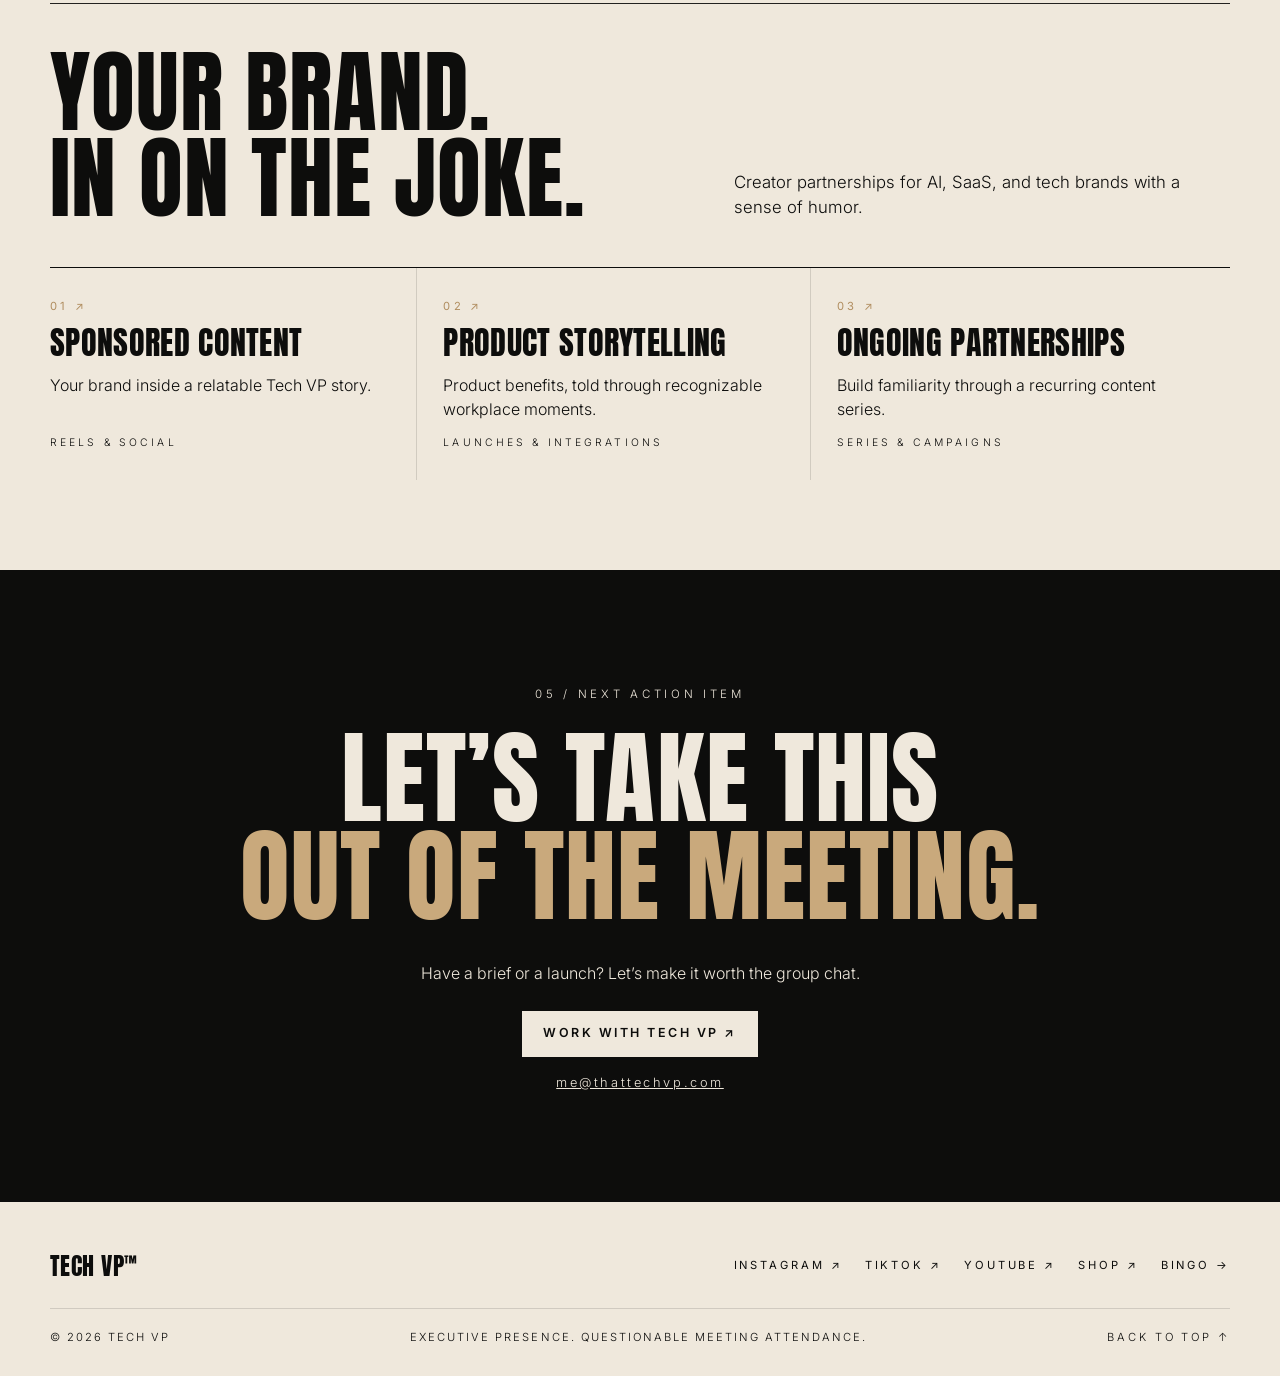
==== commit 9101324d: "Sync homepage with live" ====
--- a/index.html
+++ b/index.html
@@ -1,8 +1,8 @@
 <!doctype html>
-<html lang="en"><head><meta charset="utf-8"><meta name="viewport" content="width=device-width,initial-scale=1"><title>Tech VP — Tech's least self aware executive 🚀</title><meta name="description" content="Tech VP makes corporate-tech comedy for the people building what's next. Explore creator partnerships, audience insights, and the Tech VP shop."><meta property="og:title" content="Tech VP — Tech's least self aware executive 🚀"><meta property="og:description" content="A very serious creator partnership opportunity. For AI, SaaS, and technology brands."><meta name="theme-color" content="#0d0d0c"><link rel="icon" type="image/svg+xml" href="data:image/svg+xml,%3Csvg xmlns='http://www.w3.org/2000/svg' viewBox='0 0 40 40'%3E%3Crect width='40' height='40' rx='8' fill='%23d8f879'/%3E%3Ctext x='5' y='28' font-family='Arial' font-weight='bold' font-size='24' fill='%23171916'%3EVP%3C/text%3E%3C/svg%3E"><meta name="robots" content="noindex"><link rel="preconnect" href="https://fonts.googleapis.com"><link rel="preconnect" href="https://fonts.gstatic.com" crossorigin><link rel="stylesheet" href="https://fonts.googleapis.com/css2?family=Anton&family=Inter:wght@300;400;600&display=swap"><link rel="stylesheet" href="assets/brand.css"><link rel="stylesheet" href="assets/home.css"></head>
+<html lang="en"><head><meta charset="utf-8"><meta name="viewport" content="width=device-width,initial-scale=1"><title>Tech VP — Tech's least self aware executive 🚀</title><meta name="description" content="Tech VP makes corporate-tech comedy for the people building what's next. Explore creator partnerships, audience insights, and the Tech VP shop."><meta property="og:title" content="Tech VP — Tech's least self aware executive 🚀"><meta property="og:description" content="A very serious creator partnership opportunity. For AI, SaaS, and technology brands."><meta name="theme-color" content="#0d0d0c"><link rel="icon" type="image/svg+xml" href="data:image/svg+xml,%3Csvg xmlns='http://www.w3.org/2000/svg' viewBox='0 0 40 40'%3E%3Crect width='40' height='40' rx='8' fill='%23d8f879'/%3E%3Ctext x='5' y='28' font-family='Arial' font-weight='bold' font-size='24' fill='%23171916'%3EVP%3C/text%3E%3C/svg%3E"><meta name="robots" content="noindex"><link rel="preconnect" href="https://fonts.googleapis.com"><link rel="preconnect" href="https://fonts.gstatic.com" crossorigin><link rel="stylesheet" href="https://fonts.googleapis.com/css2?family=Anton&family=Inter:wght@300;400;600&display=swap"><link rel="stylesheet" href="assets/brand.css?v=3"><link rel="stylesheet" href="assets/home.css?v=3"></head>
 <body><a class="skip" href="#main">Skip to content</a><header class="wrap"><a class="logo" href="#" aria-label="Tech VP home">TECH VP<span>™</span></a><nav aria-label="Main navigation"><a href="#audience">The audience</a><a href="#partnerships">Partnerships</a><a class="nav-bingo" href="bingo/">Bingo</a><a class="nav-shop" href="https://thetechvp.printful.me" target="_blank" rel="noopener">Shop ↗</a></nav></header>
 <main id="main"><section class="hero wrap"><div class="eyebrow"><span class="dot"></span> CORPORATE SATIRE. SERIOUS REACH.</div><div class="hero-intro"><h1>Tech's least<br><em>self aware</em><br>executive 🚀</h1><figure class="portrait"><img src="tech-vp.jpg" width="817" height="831" alt="Tech VP wearing glasses and a COMPANY cap"></figure></div><div class="hero-bottom"><p>Corporate-tech comedy for the people building, buying, and surviving what’s next.</p><div class="hero-actions"><a class="button primary" href="#contact">Work with Tech VP <span>↗</span></a><a class="button outline" href="bingo/">Play Tech VP Bingo <span>→</span></a><a class="button outline" href="https://thetechvp.printful.me" target="_blank" rel="noopener">Shop Tech VP <span>↗</span></a></div></div><div class="hero-foot"><span>EST. AUG 09, 2026</span><span>TECH CULTURE / CREATOR PARTNERSHIPS</span><a href="#performance" aria-label="Explore the results">SCROLL FOR THE DECK ↓</a></div></section>
-<section class="results" id="performance"><div class="wrap"><div class="section-top"><span class="eyebrow">01 / THE NUMBERS</span><span class="micro">A strong start. No 80-slide explanation.</span></div><div class="metrics"><div><strong id="aggregate-view-count" data-source-date="2026-10-12">1,015,308<span>↗</span></strong><h2>Total views</h2></div><div><strong id="aggregate-viewer-count" data-source-date="2026-10-12">478,049<span>↗</span></strong><h2>Total viewers</h2></div></div><p class="fine">Launched August 9, 2026. Performance and audience figures supplied by Tech VP. Viewers are summed across platforms and aren’t deduplicated; some figures are rounded and use different reporting windows.</p></div></section>
+<section class="results" id="performance"><div class="wrap"><div class="section-top"><span class="eyebrow">01 / THE NUMBERS</span><span class="micro">A strong start. No 80-slide explanation.</span></div><div class="metrics"><div><strong id="aggregate-view-count" data-source-date="2026-10-15">1,108,447<span>↗</span></strong><h2>Total views</h2></div><div><strong id="aggregate-viewer-count" data-source-date="2026-10-15">508,763<span>↗</span></strong><h2>Total viewers</h2></div></div><p class="fine">Launched August 9, 2026. Performance and audience figures supplied by Tech VP. Viewers are summed across platforms and aren’t deduplicated; some figures are rounded and use different reporting windows.</p></div></section>
 <section class="wrap section" id="audience"><div class="section-top"><span class="eyebrow">02 / WHO’S IN THE MEETING</span><span class="micro">An audience that gets the reference.</span></div><div class="split"><h2>The tech crowd. <br>Off mute.</h2></div><div class="demographics"><article><div class="stat-line"><strong>83.1<span>%</span></strong><span>Ages 25–44</span></div><div class="bar" role="img" aria-label="83.1 percent ages 25 to 44"><i style="width:83.1%"></i></div><p>The core of the audience.</p></article><article><div class="stat-line"><strong>52<span>%</span></strong><span>U.S.-based</span></div><div class="bar" role="img" aria-label="52 percent U.S. based"><i style="width:52%"></i></div><p>With a perspective that travels.</p></article></div><div class="cities"><span class="eyebrow">TOP CITIES</span><p>Bangalore <b>·</b> San Francisco <b>·</b> Austin <b>·</b> New York <b>·</b> Dallas</p></div><div class="companies"><p>Some familiar names in the audience.</p><p class="company-names">Google · Microsoft · Atlassian</p><p class="fine">Includes followers who work at these companies. Audience representation does not imply a partnership or endorsement.</p></div></section>
 <section class="content-section" id="content"><div class="wrap section"><div class="section-top"><span class="eyebrow">03 / FROM THE FEED</span><span class="micro">Per my last Reel.</span></div><div class="split"><h2>Work culture. <br>With the subtext on.</h2><p>A little too familiar to the people who live it.</p></div><div class="feed-grid"><a class="feed-card" href="https://www.instagram.com/thattechvp/" target="_blank" rel="noopener"><span class="eyebrow">INSTAGRAM / REELS ↗</span><strong>Per my <br>last Reel.</strong><span>Watch Tech VP on Instagram ↗</span></a><a class="feed-card" href="https://www.tiktok.com/@thattechvp" target="_blank" rel="noopener"><span class="eyebrow">TIKTOK ↗</span><strong>For your <br>alignment.</strong><span>Explore Tech VP on TikTok ↗</span></a><a class="feed-card" href="https://www.youtube.com/@thattechvp" target="_blank" rel="noopener"><span class="eyebrow">YOUTUBE ↗</span><strong>Beyond <br>the all-hands.</strong><span>Watch Tech VP on YouTube ↗</span></a></div></div></section>
 <section class="wrap section" id="partnerships"><div class="section-top"><span class="eyebrow">04 / LET’S ALIGN</span><span class="micro">The kind of synergy people might actually watch.</span></div><div class="split"><h2>Your brand. <br>In on the joke.</h2><p>Creator partnerships for AI, SaaS, and tech brands with a sense of humor.</p></div><div class="partnerships"><article><span class="index">01 ↗</span><h3>Sponsored content</h3><p>Your brand inside a relatable Tech VP story.</p><span class="tag">REELS & SOCIAL</span></article><article><span class="index">02 ↗</span><h3>Product storytelling</h3><p>Product benefits, told through recognizable workplace moments.</p><span class="tag">LAUNCHES & INTEGRATIONS</span></article><article><span class="index">03 ↗</span><h3>Ongoing partnerships</h3><p>Build familiarity through a recurring content series.</p><span class="tag">SERIES & CAMPAIGNS</span></article></div></section>
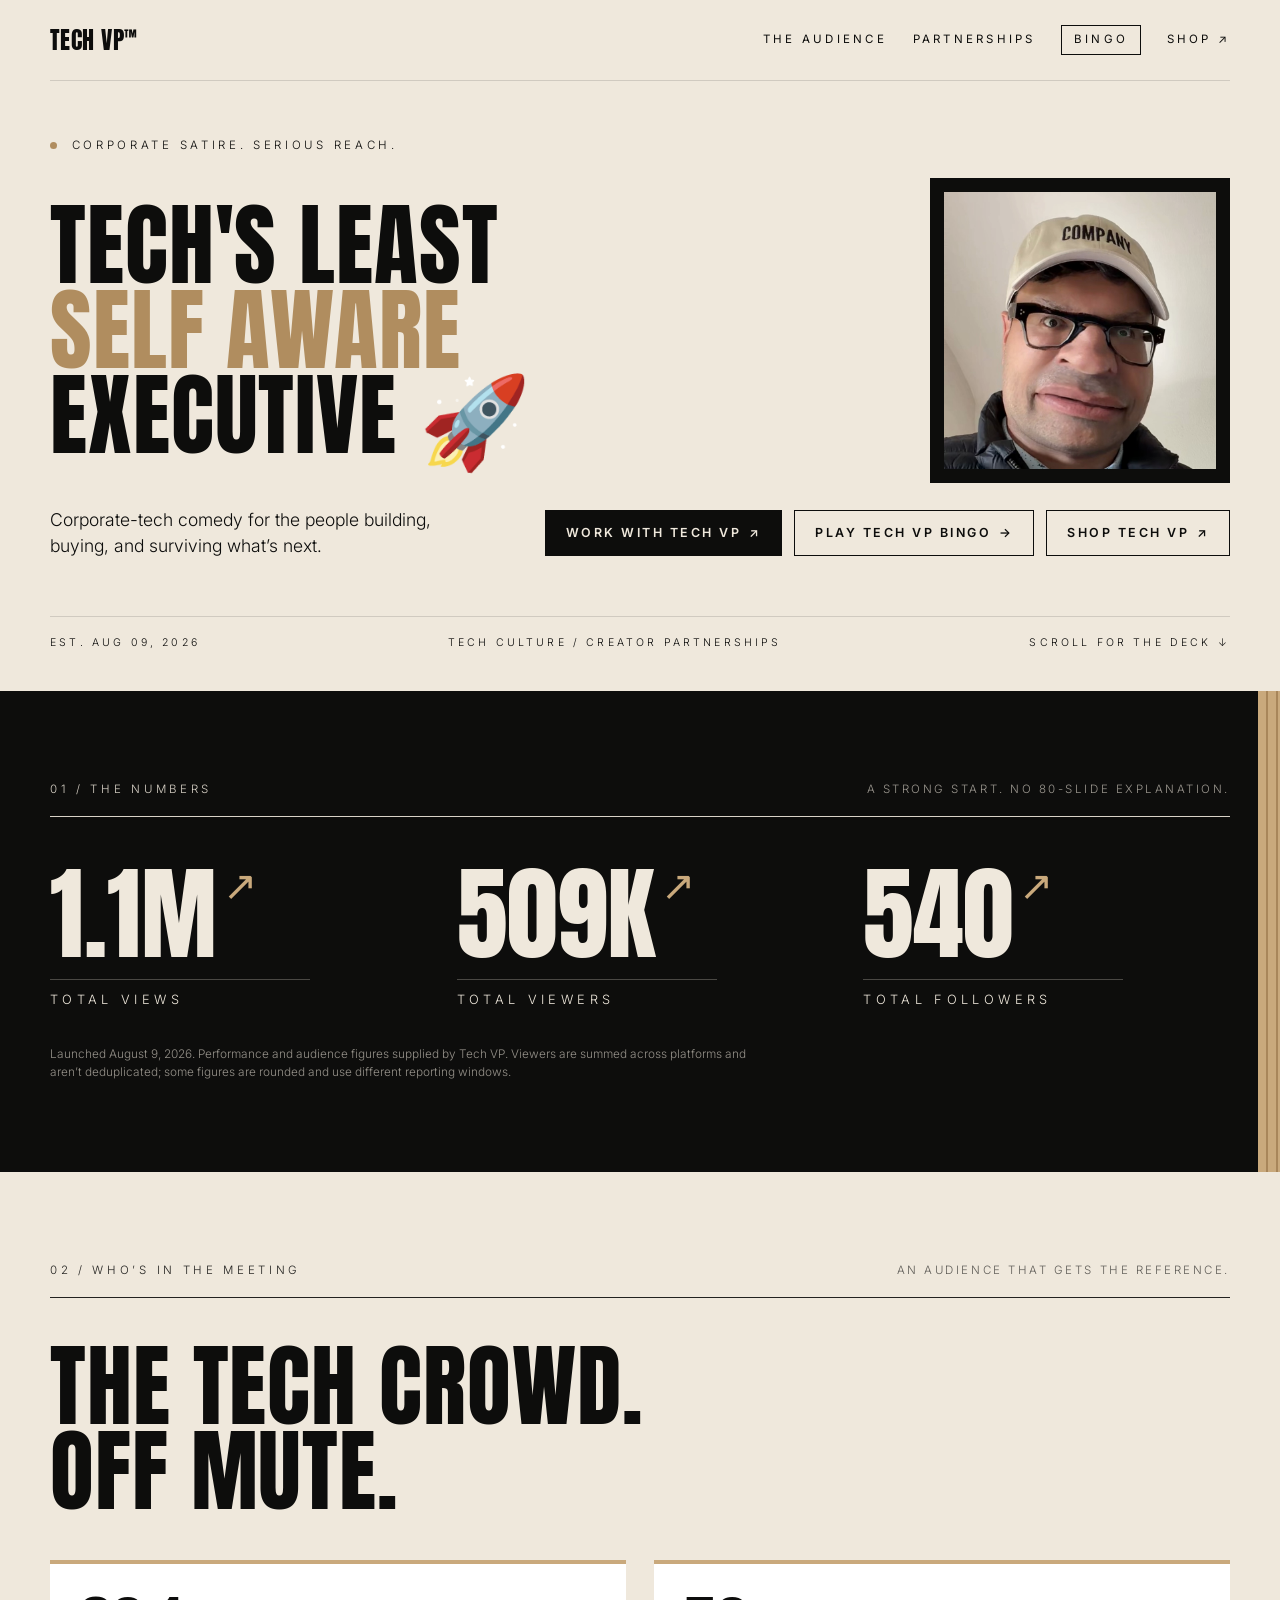
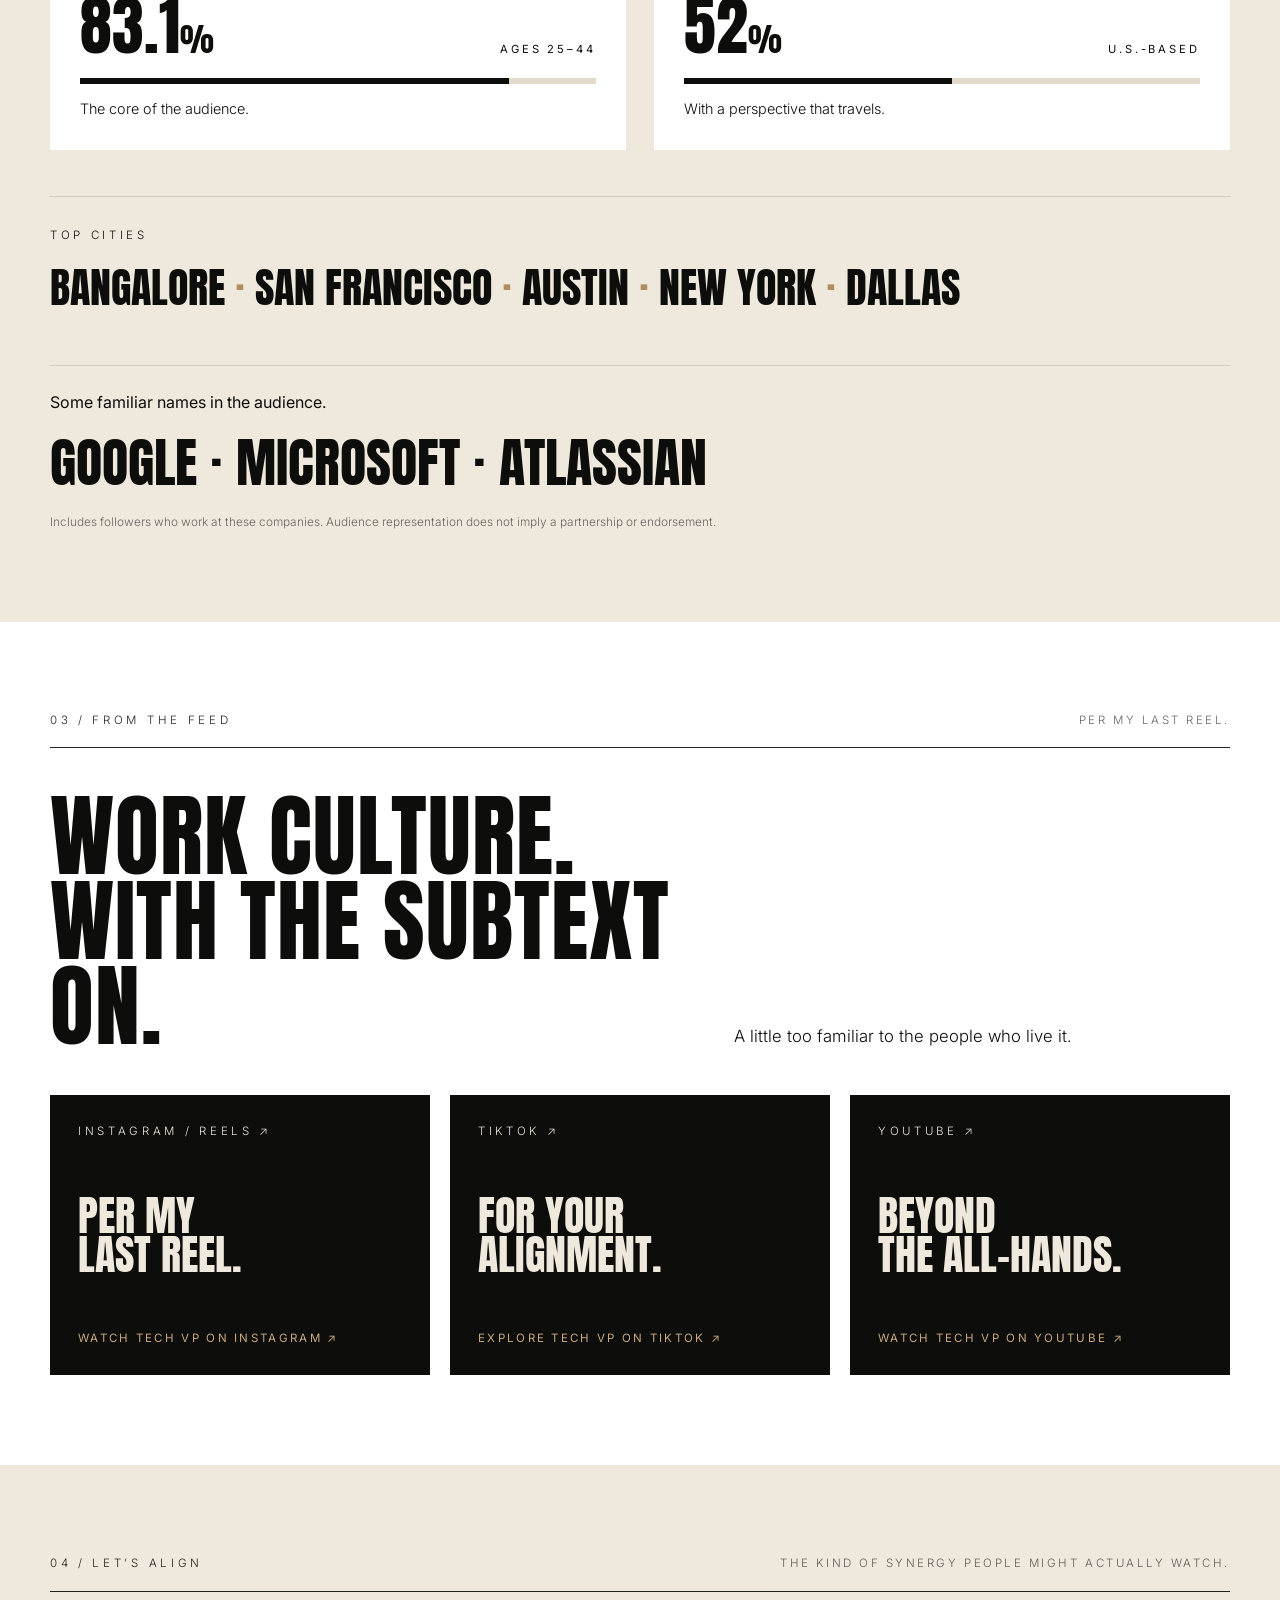
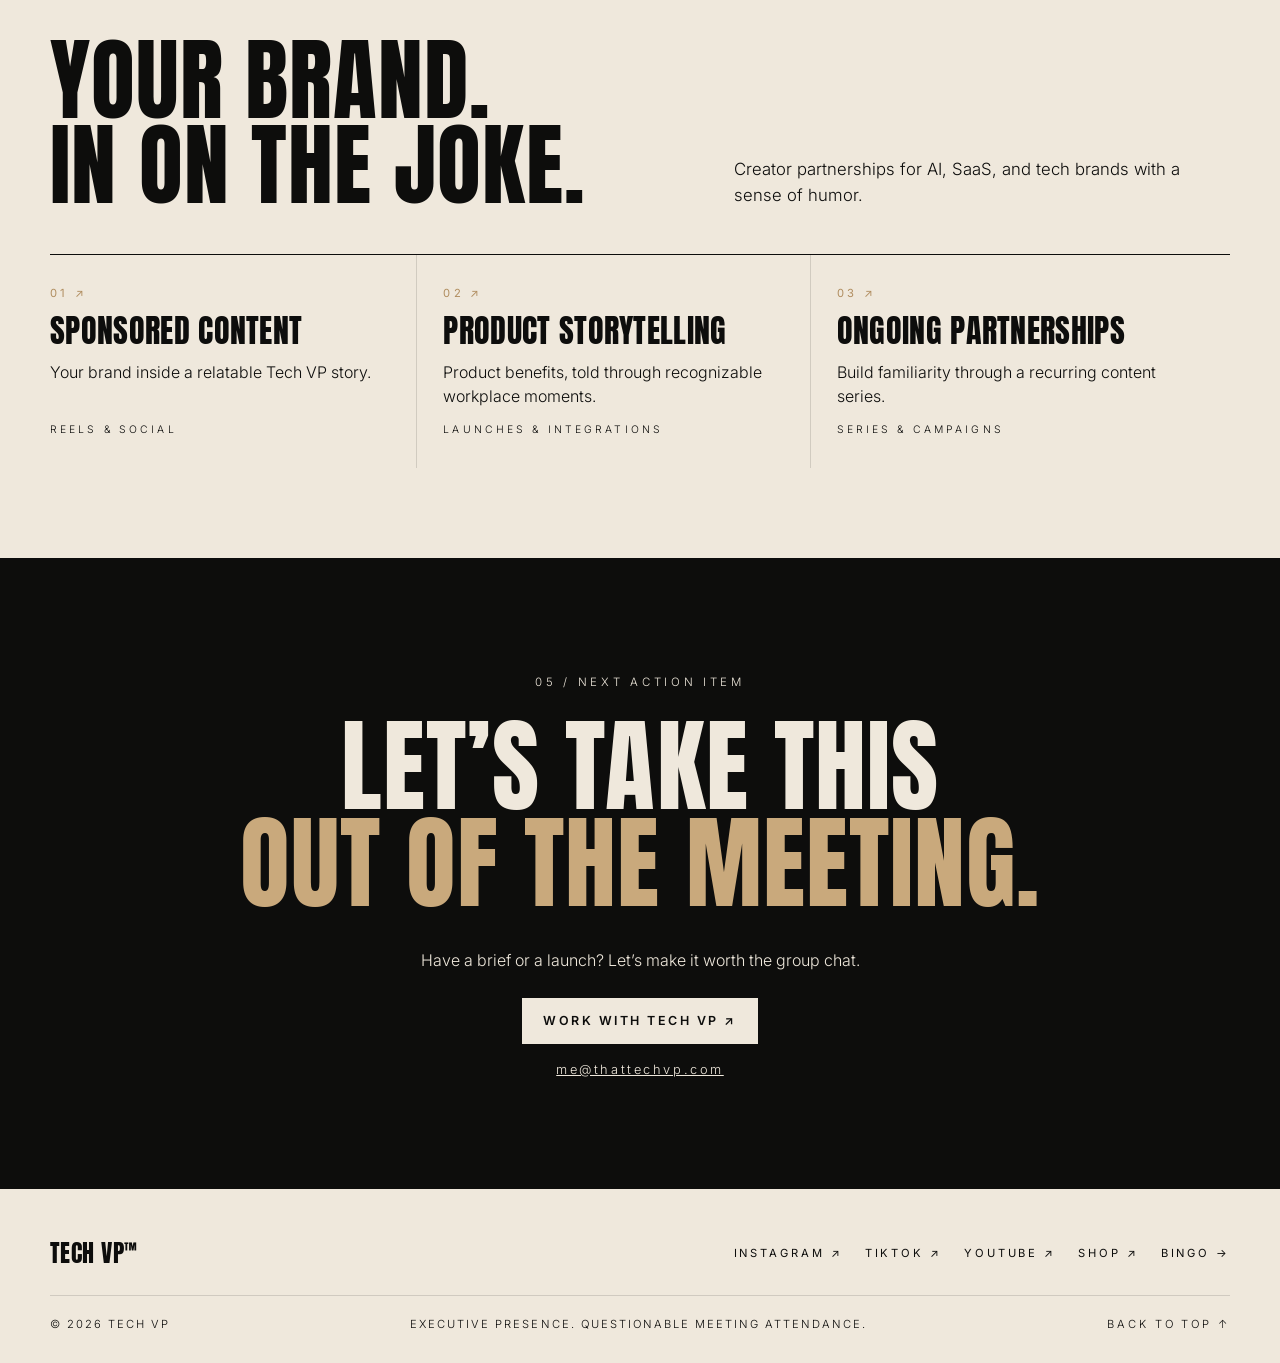
==== commit d4d16761: "Followers stat CSS, cache-bust v4" ====
--- a/index.html
+++ b/index.html
@@ -1,8 +1,8 @@
 <!doctype html>
-<html lang="en"><head><meta charset="utf-8"><meta name="viewport" content="width=device-width,initial-scale=1"><title>Tech VP — Tech's least self aware executive 🚀</title><meta name="description" content="Tech VP makes corporate-tech comedy for the people building what's next. Explore creator partnerships, audience insights, and the Tech VP shop."><meta property="og:title" content="Tech VP — Tech's least self aware executive 🚀"><meta property="og:description" content="A very serious creator partnership opportunity. For AI, SaaS, and technology brands."><meta name="theme-color" content="#0d0d0c"><link rel="icon" type="image/svg+xml" href="data:image/svg+xml,%3Csvg xmlns='http://www.w3.org/2000/svg' viewBox='0 0 40 40'%3E%3Crect width='40' height='40' rx='8' fill='%23d8f879'/%3E%3Ctext x='5' y='28' font-family='Arial' font-weight='bold' font-size='24' fill='%23171916'%3EVP%3C/text%3E%3C/svg%3E"><meta name="robots" content="noindex"><link rel="preconnect" href="https://fonts.googleapis.com"><link rel="preconnect" href="https://fonts.gstatic.com" crossorigin><link rel="stylesheet" href="https://fonts.googleapis.com/css2?family=Anton&family=Inter:wght@300;400;600&display=swap"><link rel="stylesheet" href="assets/brand.css?v=3"><link rel="stylesheet" href="assets/home.css?v=3"></head>
+<html lang="en"><head><meta charset="utf-8"><meta name="viewport" content="width=device-width,initial-scale=1"><title>Tech VP — Tech's least self aware executive 🚀</title><meta name="description" content="Tech VP makes corporate-tech comedy for the people building what's next. Explore creator partnerships, audience insights, and the Tech VP shop."><meta property="og:title" content="Tech VP — Tech's least self aware executive 🚀"><meta property="og:description" content="A very serious creator partnership opportunity. For AI, SaaS, and technology brands."><meta name="theme-color" content="#0d0d0c"><link rel="icon" type="image/svg+xml" href="data:image/svg+xml,%3Csvg xmlns='http://www.w3.org/2000/svg' viewBox='0 0 40 40'%3E%3Crect width='40' height='40' rx='8' fill='%23d8f879'/%3E%3Ctext x='5' y='28' font-family='Arial' font-weight='bold' font-size='24' fill='%23171916'%3EVP%3C/text%3E%3C/svg%3E"><meta name="robots" content="noindex"><link rel="preconnect" href="https://fonts.googleapis.com"><link rel="preconnect" href="https://fonts.gstatic.com" crossorigin><link rel="stylesheet" href="https://fonts.googleapis.com/css2?family=Anton&family=Inter:wght@300;400;600&display=swap"><link rel="stylesheet" href="assets/brand.css?v=4"><link rel="stylesheet" href="assets/home.css?v=4"></head>
 <body><a class="skip" href="#main">Skip to content</a><header class="wrap"><a class="logo" href="#" aria-label="Tech VP home">TECH VP<span>™</span></a><nav aria-label="Main navigation"><a href="#audience">The audience</a><a href="#partnerships">Partnerships</a><a class="nav-bingo" href="bingo/">Bingo</a><a class="nav-shop" href="https://thetechvp.printful.me" target="_blank" rel="noopener">Shop ↗</a></nav></header>
 <main id="main"><section class="hero wrap"><div class="eyebrow"><span class="dot"></span> CORPORATE SATIRE. SERIOUS REACH.</div><div class="hero-intro"><h1>Tech's least<br><em>self aware</em><br>executive 🚀</h1><figure class="portrait"><img src="tech-vp.jpg" width="817" height="831" alt="Tech VP wearing glasses and a COMPANY cap"></figure></div><div class="hero-bottom"><p>Corporate-tech comedy for the people building, buying, and surviving what’s next.</p><div class="hero-actions"><a class="button primary" href="#contact">Work with Tech VP <span>↗</span></a><a class="button outline" href="bingo/">Play Tech VP Bingo <span>→</span></a><a class="button outline" href="https://thetechvp.printful.me" target="_blank" rel="noopener">Shop Tech VP <span>↗</span></a></div></div><div class="hero-foot"><span>EST. AUG 09, 2026</span><span>TECH CULTURE / CREATOR PARTNERSHIPS</span><a href="#performance" aria-label="Explore the results">SCROLL FOR THE DECK ↓</a></div></section>
-<section class="results" id="performance"><div class="wrap"><div class="section-top"><span class="eyebrow">01 / THE NUMBERS</span><span class="micro">A strong start. No 80-slide explanation.</span></div><div class="metrics"><div><strong id="aggregate-view-count" data-source-date="2026-10-15">1,108,447<span>↗</span></strong><h2>Total views</h2></div><div><strong id="aggregate-viewer-count" data-source-date="2026-10-15">508,763<span>↗</span></strong><h2>Total viewers</h2></div></div><p class="fine">Launched August 9, 2026. Performance and audience figures supplied by Tech VP. Viewers are summed across platforms and aren’t deduplicated; some figures are rounded and use different reporting windows.</p></div></section>
+<section class="results" id="performance"><div class="wrap"><div class="section-top"><span class="eyebrow">01 / THE NUMBERS</span><span class="micro">A strong start. No 80-slide explanation.</span></div><div class="metrics"><div><strong id="aggregate-view-count" data-value="1108447" data-source-date="2026-10-15">1.1M<span>↗</span></strong><h2>Total views</h2></div><div><strong id="aggregate-viewer-count" data-value="508763" data-source-date="2026-10-15">509K<span>↗</span></strong><h2>Total viewers</h2></div><div><strong id="aggregate-follower-count" data-value="540" data-source-date="2026-10-15">540<span>↗</span></strong><h2>Total followers</h2></div></div><p class="fine">Launched August 9, 2026. Performance and audience figures supplied by Tech VP. Viewers are summed across platforms and aren’t deduplicated; some figures are rounded and use different reporting windows.</p></div></section>
 <section class="wrap section" id="audience"><div class="section-top"><span class="eyebrow">02 / WHO’S IN THE MEETING</span><span class="micro">An audience that gets the reference.</span></div><div class="split"><h2>The tech crowd. <br>Off mute.</h2></div><div class="demographics"><article><div class="stat-line"><strong>83.1<span>%</span></strong><span>Ages 25–44</span></div><div class="bar" role="img" aria-label="83.1 percent ages 25 to 44"><i style="width:83.1%"></i></div><p>The core of the audience.</p></article><article><div class="stat-line"><strong>52<span>%</span></strong><span>U.S.-based</span></div><div class="bar" role="img" aria-label="52 percent U.S. based"><i style="width:52%"></i></div><p>With a perspective that travels.</p></article></div><div class="cities"><span class="eyebrow">TOP CITIES</span><p>Bangalore <b>·</b> San Francisco <b>·</b> Austin <b>·</b> New York <b>·</b> Dallas</p></div><div class="companies"><p>Some familiar names in the audience.</p><p class="company-names">Google · Microsoft · Atlassian</p><p class="fine">Includes followers who work at these companies. Audience representation does not imply a partnership or endorsement.</p></div></section>
 <section class="content-section" id="content"><div class="wrap section"><div class="section-top"><span class="eyebrow">03 / FROM THE FEED</span><span class="micro">Per my last Reel.</span></div><div class="split"><h2>Work culture. <br>With the subtext on.</h2><p>A little too familiar to the people who live it.</p></div><div class="feed-grid"><a class="feed-card" href="https://www.instagram.com/thattechvp/" target="_blank" rel="noopener"><span class="eyebrow">INSTAGRAM / REELS ↗</span><strong>Per my <br>last Reel.</strong><span>Watch Tech VP on Instagram ↗</span></a><a class="feed-card" href="https://www.tiktok.com/@thattechvp" target="_blank" rel="noopener"><span class="eyebrow">TIKTOK ↗</span><strong>For your <br>alignment.</strong><span>Explore Tech VP on TikTok ↗</span></a><a class="feed-card" href="https://www.youtube.com/@thattechvp" target="_blank" rel="noopener"><span class="eyebrow">YOUTUBE ↗</span><strong>Beyond <br>the all-hands.</strong><span>Watch Tech VP on YouTube ↗</span></a></div></div></section>
 <section class="wrap section" id="partnerships"><div class="section-top"><span class="eyebrow">04 / LET’S ALIGN</span><span class="micro">The kind of synergy people might actually watch.</span></div><div class="split"><h2>Your brand. <br>In on the joke.</h2><p>Creator partnerships for AI, SaaS, and tech brands with a sense of humor.</p></div><div class="partnerships"><article><span class="index">01 ↗</span><h3>Sponsored content</h3><p>Your brand inside a relatable Tech VP story.</p><span class="tag">REELS & SOCIAL</span></article><article><span class="index">02 ↗</span><h3>Product storytelling</h3><p>Product benefits, told through recognizable workplace moments.</p><span class="tag">LAUNCHES & INTEGRATIONS</span></article><article><span class="index">03 ↗</span><h3>Ongoing partnerships</h3><p>Build familiarity through a recurring content series.</p><span class="tag">SERIES & CAMPAIGNS</span></article></div></section>
--- a/assets/home.css
+++ b/assets/home.css
@@ -21,8 +21,8 @@
 .results::after{content:"";position:absolute;right:0;top:0;bottom:0;width:22px;background:repeating-linear-gradient(90deg,#c9a97c 0 8px,#a8865a 8px 10px)}
 .section-top{display:flex;justify-content:space-between;gap:20px;padding-bottom:18px;border-bottom:1px solid currentColor;margin-bottom:46px;flex-wrap:wrap;opacity:.9}
 .micro{opacity:.7;letter-spacing:.22em}
-.metrics{display:grid;grid-template-columns:1fr 1fr;gap:40px}
-.metrics strong{font-family:var(--display);font-weight:400;font-size:clamp(3.2rem,9vw,7.5rem);line-height:1;display:block}
+.metrics{display:grid;grid-template-columns:repeat(3,1fr);gap:40px}
+.metrics strong{font-family:var(--display);font-weight:400;font-size:clamp(3.2rem,8vw,7.5rem);line-height:1;display:block}
 .metrics strong span{font-size:.4em;color:var(--wood);margin-left:.15em;vertical-align:top}
 .metrics h2{font-family:var(--body);font-weight:300;font-size:.8rem;letter-spacing:.34em;margin-top:14px;padding-top:14px;border-top:1px solid #efe8dc44;width:min(260px,100%)}
 .fine{font-size:.74rem;opacity:.6;margin-top:40px;max-width:720px;font-weight:300}
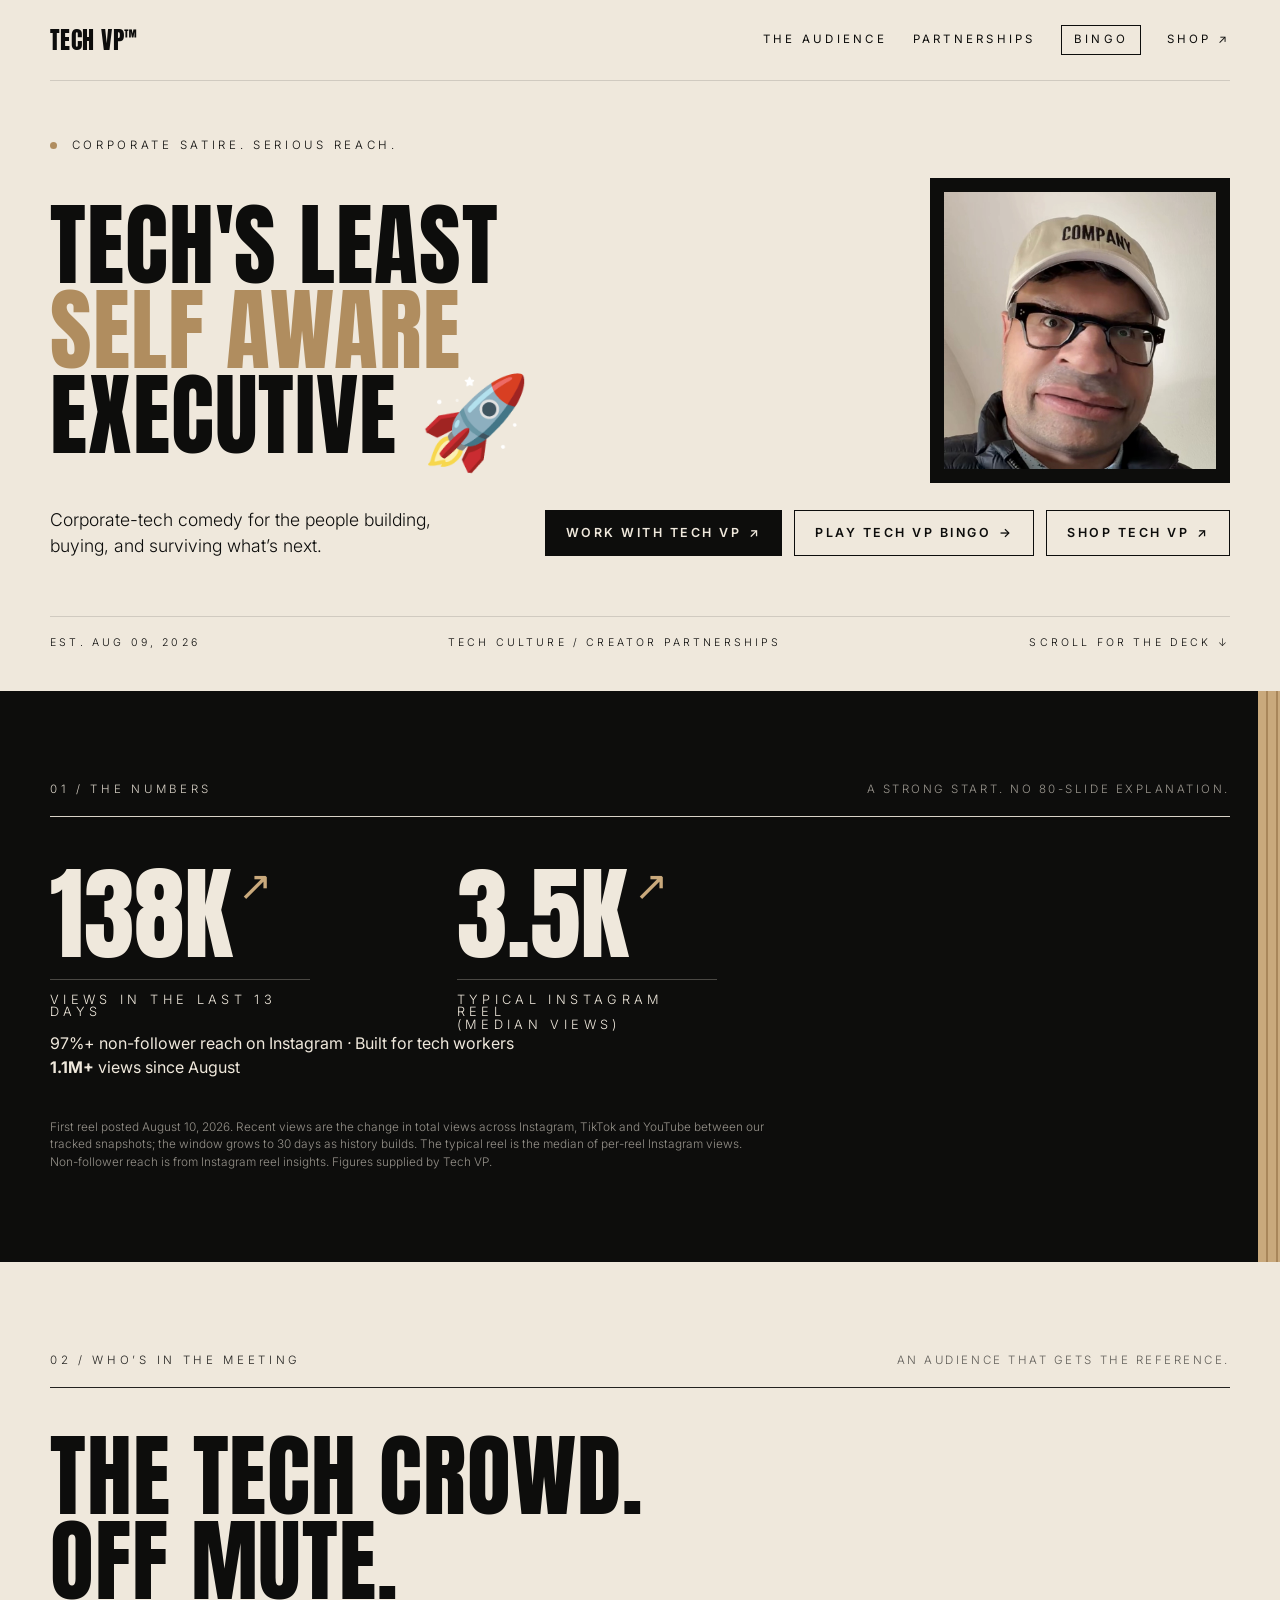
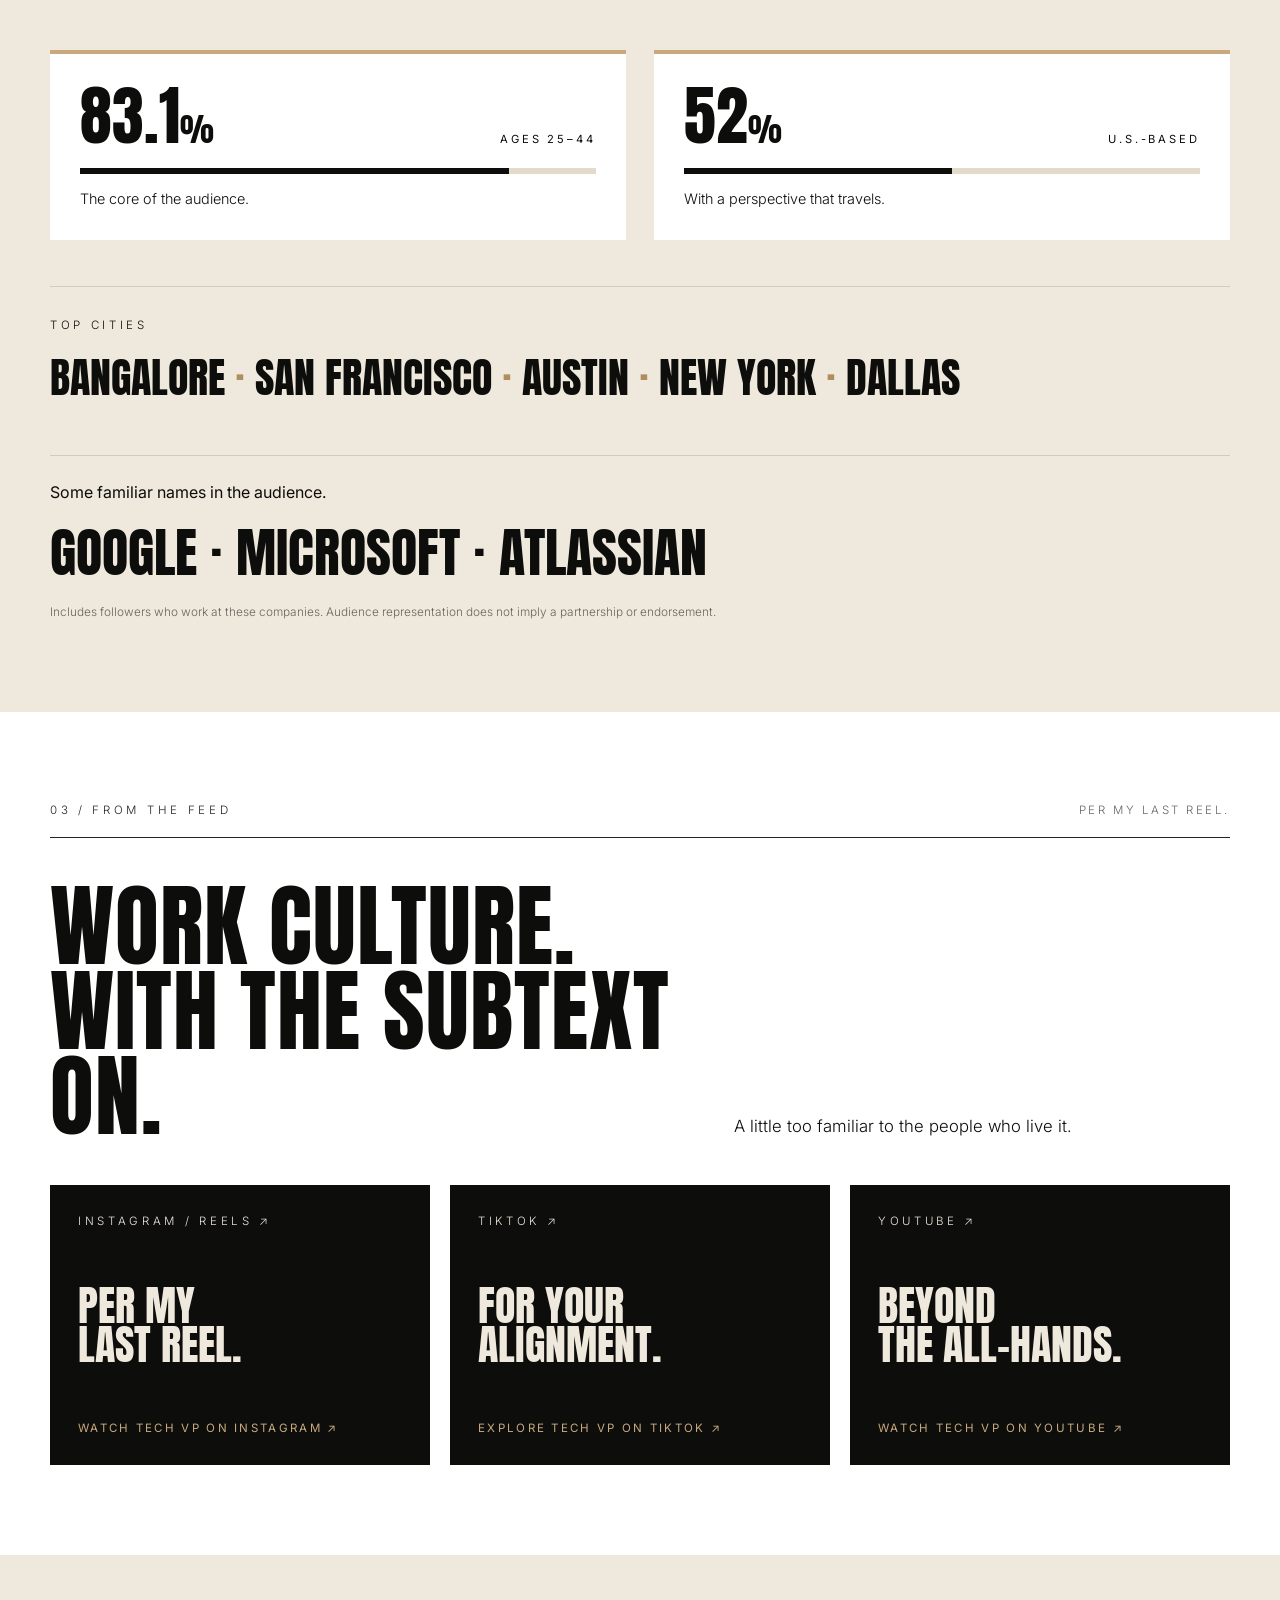
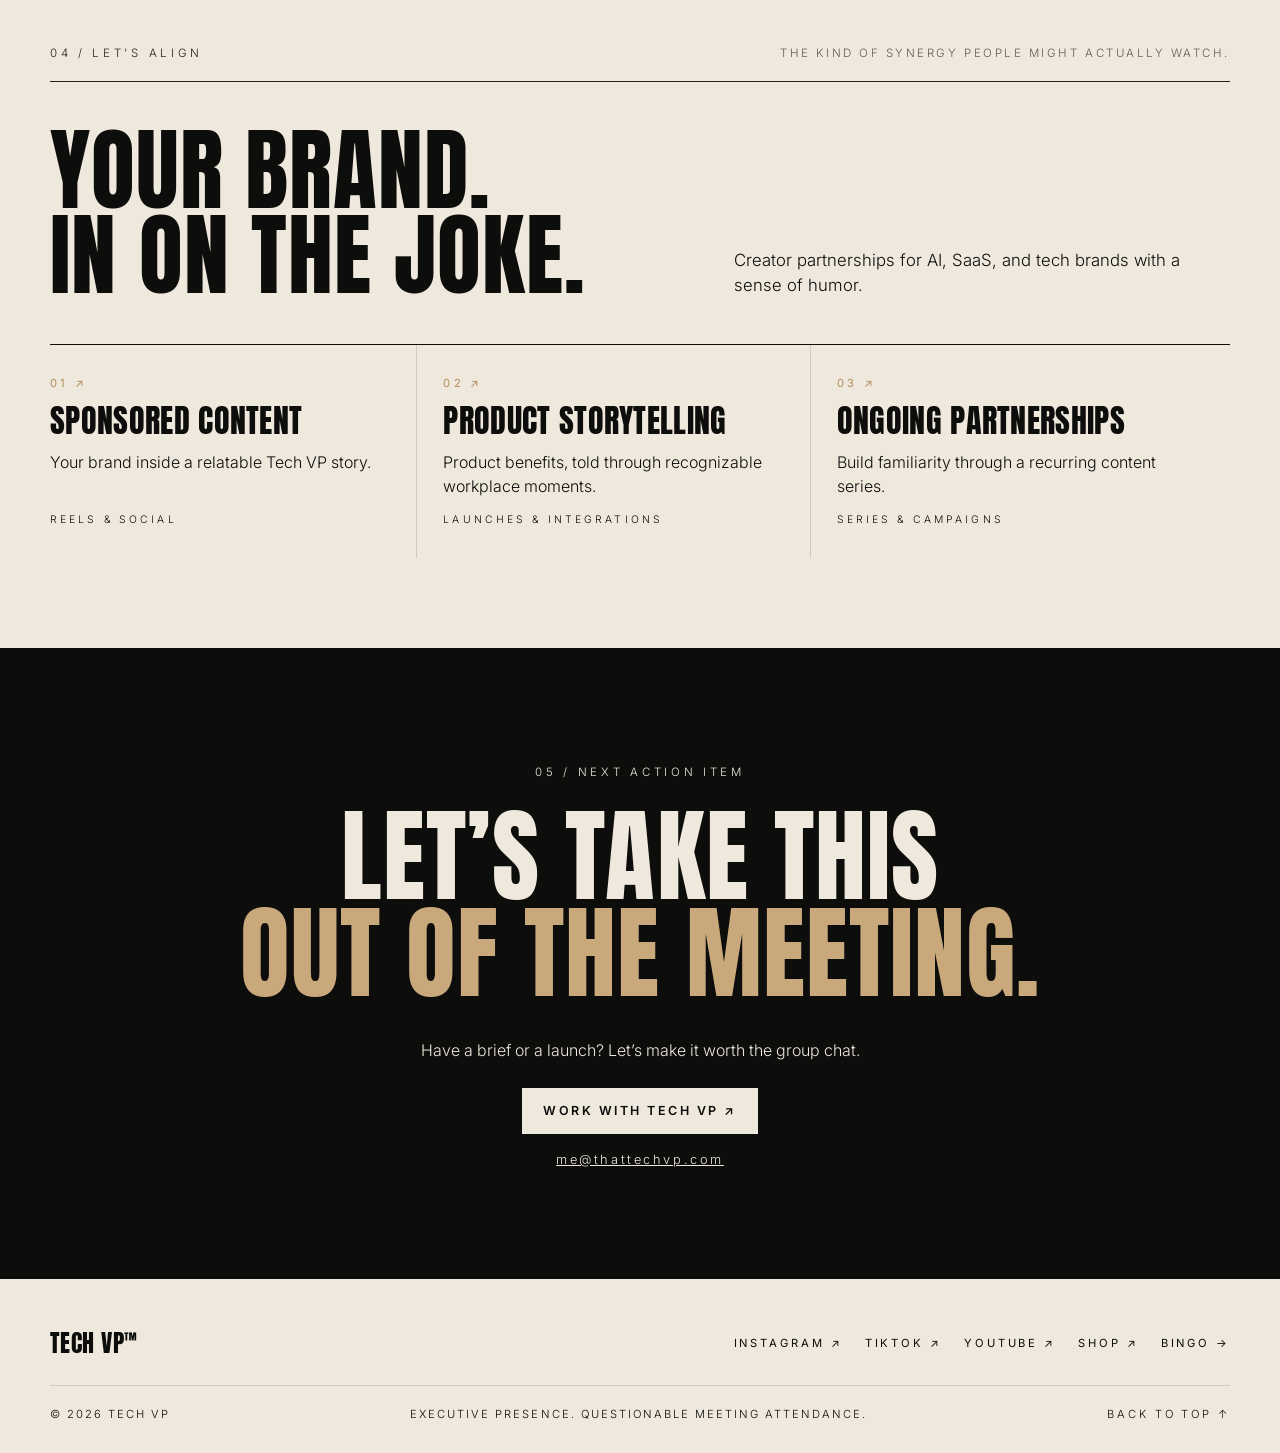
==== commit 3f22fa32: "Update stats from Notion (2026-10-15): 137,572 views in 13 days, 3,468 median reel, 1,108,447 total" ====
--- a/index.html
+++ b/index.html
@@ -1,8 +1,8 @@
 <!doctype html>
-<html lang="en"><head><meta charset="utf-8"><meta name="viewport" content="width=device-width,initial-scale=1"><title>Tech VP — Tech's least self aware executive 🚀</title><meta name="description" content="Tech VP makes corporate-tech comedy for the people building what's next. Explore creator partnerships, audience insights, and the Tech VP shop."><meta property="og:title" content="Tech VP — Tech's least self aware executive 🚀"><meta property="og:description" content="A very serious creator partnership opportunity. For AI, SaaS, and technology brands."><meta name="theme-color" content="#0d0d0c"><link rel="icon" type="image/svg+xml" href="data:image/svg+xml,%3Csvg xmlns='http://www.w3.org/2000/svg' viewBox='0 0 40 40'%3E%3Crect width='40' height='40' rx='8' fill='%23d8f879'/%3E%3Ctext x='5' y='28' font-family='Arial' font-weight='bold' font-size='24' fill='%23171916'%3EVP%3C/text%3E%3C/svg%3E"><meta name="robots" content="noindex"><link rel="preconnect" href="https://fonts.googleapis.com"><link rel="preconnect" href="https://fonts.gstatic.com" crossorigin><link rel="stylesheet" href="https://fonts.googleapis.com/css2?family=Anton&family=Inter:wght@300;400;600&display=swap"><link rel="stylesheet" href="assets/brand.css?v=4"><link rel="stylesheet" href="assets/home.css?v=4"></head>
+<html lang="en"><head><meta charset="utf-8"><meta name="viewport" content="width=device-width,initial-scale=1"><title>Tech VP — Tech's least self aware executive 🚀</title><meta name="description" content="Tech VP makes corporate-tech comedy for the people building what's next. Explore creator partnerships, audience insights, and the Tech VP shop."><meta property="og:title" content="Tech VP — Tech's least self aware executive 🚀"><meta property="og:description" content="A very serious creator partnership opportunity. For AI, SaaS, and technology brands."><meta name="theme-color" content="#0d0d0c"><link rel="icon" type="image/svg+xml" href="data:image/svg+xml,%3Csvg xmlns='http://www.w3.org/2000/svg' viewBox='0 0 40 40'%3E%3Crect width='40' height='40' rx='8' fill='%23d8f879'/%3E%3Ctext x='5' y='28' font-family='Arial' font-weight='bold' font-size='24' fill='%23171916'%3EVP%3C/text%3E%3C/svg%3E"><meta name="robots" content="noindex"><link rel="preconnect" href="https://fonts.googleapis.com"><link rel="preconnect" href="https://fonts.gstatic.com" crossorigin><link rel="stylesheet" href="https://fonts.googleapis.com/css2?family=Anton&family=Inter:wght@300;400;600&display=swap"><link rel="stylesheet" href="assets/brand.css?v=5"><link rel="stylesheet" href="assets/home.css?v=5"></head>
 <body><a class="skip" href="#main">Skip to content</a><header class="wrap"><a class="logo" href="#" aria-label="Tech VP home">TECH VP<span>™</span></a><nav aria-label="Main navigation"><a href="#audience">The audience</a><a href="#partnerships">Partnerships</a><a class="nav-bingo" href="bingo/">Bingo</a><a class="nav-shop" href="https://thetechvp.printful.me" target="_blank" rel="noopener">Shop ↗</a></nav></header>
 <main id="main"><section class="hero wrap"><div class="eyebrow"><span class="dot"></span> CORPORATE SATIRE. SERIOUS REACH.</div><div class="hero-intro"><h1>Tech's least<br><em>self aware</em><br>executive 🚀</h1><figure class="portrait"><img src="tech-vp.jpg" width="817" height="831" alt="Tech VP wearing glasses and a COMPANY cap"></figure></div><div class="hero-bottom"><p>Corporate-tech comedy for the people building, buying, and surviving what’s next.</p><div class="hero-actions"><a class="button primary" href="#contact">Work with Tech VP <span>↗</span></a><a class="button outline" href="bingo/">Play Tech VP Bingo <span>→</span></a><a class="button outline" href="https://thetechvp.printful.me" target="_blank" rel="noopener">Shop Tech VP <span>↗</span></a></div></div><div class="hero-foot"><span>EST. AUG 09, 2026</span><span>TECH CULTURE / CREATOR PARTNERSHIPS</span><a href="#performance" aria-label="Explore the results">SCROLL FOR THE DECK ↓</a></div></section>
-<section class="results" id="performance"><div class="wrap"><div class="section-top"><span class="eyebrow">01 / THE NUMBERS</span><span class="micro">A strong start. No 80-slide explanation.</span></div><div class="metrics"><div><strong id="aggregate-view-count" data-value="1108447" data-source-date="2026-10-15">1.1M<span>↗</span></strong><h2>Total views</h2></div><div><strong id="aggregate-viewer-count" data-value="508763" data-source-date="2026-10-15">509K<span>↗</span></strong><h2>Total viewers</h2></div><div><strong id="aggregate-follower-count" data-value="540" data-source-date="2026-10-15">540<span>↗</span></strong><h2>Total followers</h2></div></div><p class="fine">Launched August 9, 2026. Performance and audience figures supplied by Tech VP. Viewers are summed across platforms and aren’t deduplicated; some figures are rounded and use different reporting windows.</p></div></section>
+<section class="results" id="performance"><div class="wrap"><div class="section-top"><span class="eyebrow">01 / THE NUMBERS</span><span class="micro">A strong start. No 80-slide explanation.</span></div><div class="metrics brand-metrics" data-source-date="2026-10-15"><div><strong id="stat-recent-views" data-value="137572" data-days="13">138K<span>↗</span></strong><h2 id="stat-recent-label">Views in the last 13 days</h2></div><div><strong id="stat-median-views" data-value="3468" data-reels="50">3.5K<span>↗</span></strong><h2>Typical Instagram reel<br>(median views)</h2></div></div><p class="audience-line">97%+ non-follower reach on Instagram <i>·</i> Built for tech workers</p><p class="alltime-line"><b id="aggregate-view-count" data-value="1108447">1.1M+</b> views since August</p><p class="fine">First reel posted August 10, 2026. Recent views are the change in total views across Instagram, TikTok and YouTube between our tracked snapshots; the window grows to 30 days as history builds. The typical reel is the median of per-reel Instagram views. Non-follower reach is from Instagram reel insights. Figures supplied by Tech VP.</p></div></section>
 <section class="wrap section" id="audience"><div class="section-top"><span class="eyebrow">02 / WHO’S IN THE MEETING</span><span class="micro">An audience that gets the reference.</span></div><div class="split"><h2>The tech crowd. <br>Off mute.</h2></div><div class="demographics"><article><div class="stat-line"><strong>83.1<span>%</span></strong><span>Ages 25–44</span></div><div class="bar" role="img" aria-label="83.1 percent ages 25 to 44"><i style="width:83.1%"></i></div><p>The core of the audience.</p></article><article><div class="stat-line"><strong>52<span>%</span></strong><span>U.S.-based</span></div><div class="bar" role="img" aria-label="52 percent U.S. based"><i style="width:52%"></i></div><p>With a perspective that travels.</p></article></div><div class="cities"><span class="eyebrow">TOP CITIES</span><p>Bangalore <b>·</b> San Francisco <b>·</b> Austin <b>·</b> New York <b>·</b> Dallas</p></div><div class="companies"><p>Some familiar names in the audience.</p><p class="company-names">Google · Microsoft · Atlassian</p><p class="fine">Includes followers who work at these companies. Audience representation does not imply a partnership or endorsement.</p></div></section>
 <section class="content-section" id="content"><div class="wrap section"><div class="section-top"><span class="eyebrow">03 / FROM THE FEED</span><span class="micro">Per my last Reel.</span></div><div class="split"><h2>Work culture. <br>With the subtext on.</h2><p>A little too familiar to the people who live it.</p></div><div class="feed-grid"><a class="feed-card" href="https://www.instagram.com/thattechvp/" target="_blank" rel="noopener"><span class="eyebrow">INSTAGRAM / REELS ↗</span><strong>Per my <br>last Reel.</strong><span>Watch Tech VP on Instagram ↗</span></a><a class="feed-card" href="https://www.tiktok.com/@thattechvp" target="_blank" rel="noopener"><span class="eyebrow">TIKTOK ↗</span><strong>For your <br>alignment.</strong><span>Explore Tech VP on TikTok ↗</span></a><a class="feed-card" href="https://www.youtube.com/@thattechvp" target="_blank" rel="noopener"><span class="eyebrow">YOUTUBE ↗</span><strong>Beyond <br>the all-hands.</strong><span>Watch Tech VP on YouTube ↗</span></a></div></div></section>
 <section class="wrap section" id="partnerships"><div class="section-top"><span class="eyebrow">04 / LET’S ALIGN</span><span class="micro">The kind of synergy people might actually watch.</span></div><div class="split"><h2>Your brand. <br>In on the joke.</h2><p>Creator partnerships for AI, SaaS, and tech brands with a sense of humor.</p></div><div class="partnerships"><article><span class="index">01 ↗</span><h3>Sponsored content</h3><p>Your brand inside a relatable Tech VP story.</p><span class="tag">REELS & SOCIAL</span></article><article><span class="index">02 ↗</span><h3>Product storytelling</h3><p>Product benefits, told through recognizable workplace moments.</p><span class="tag">LAUNCHES & INTEGRATIONS</span></article><article><span class="index">03 ↗</span><h3>Ongoing partnerships</h3><p>Build familiarity through a recurring content series.</p><span class="tag">SERIES & CAMPAIGNS</span></article></div></section>
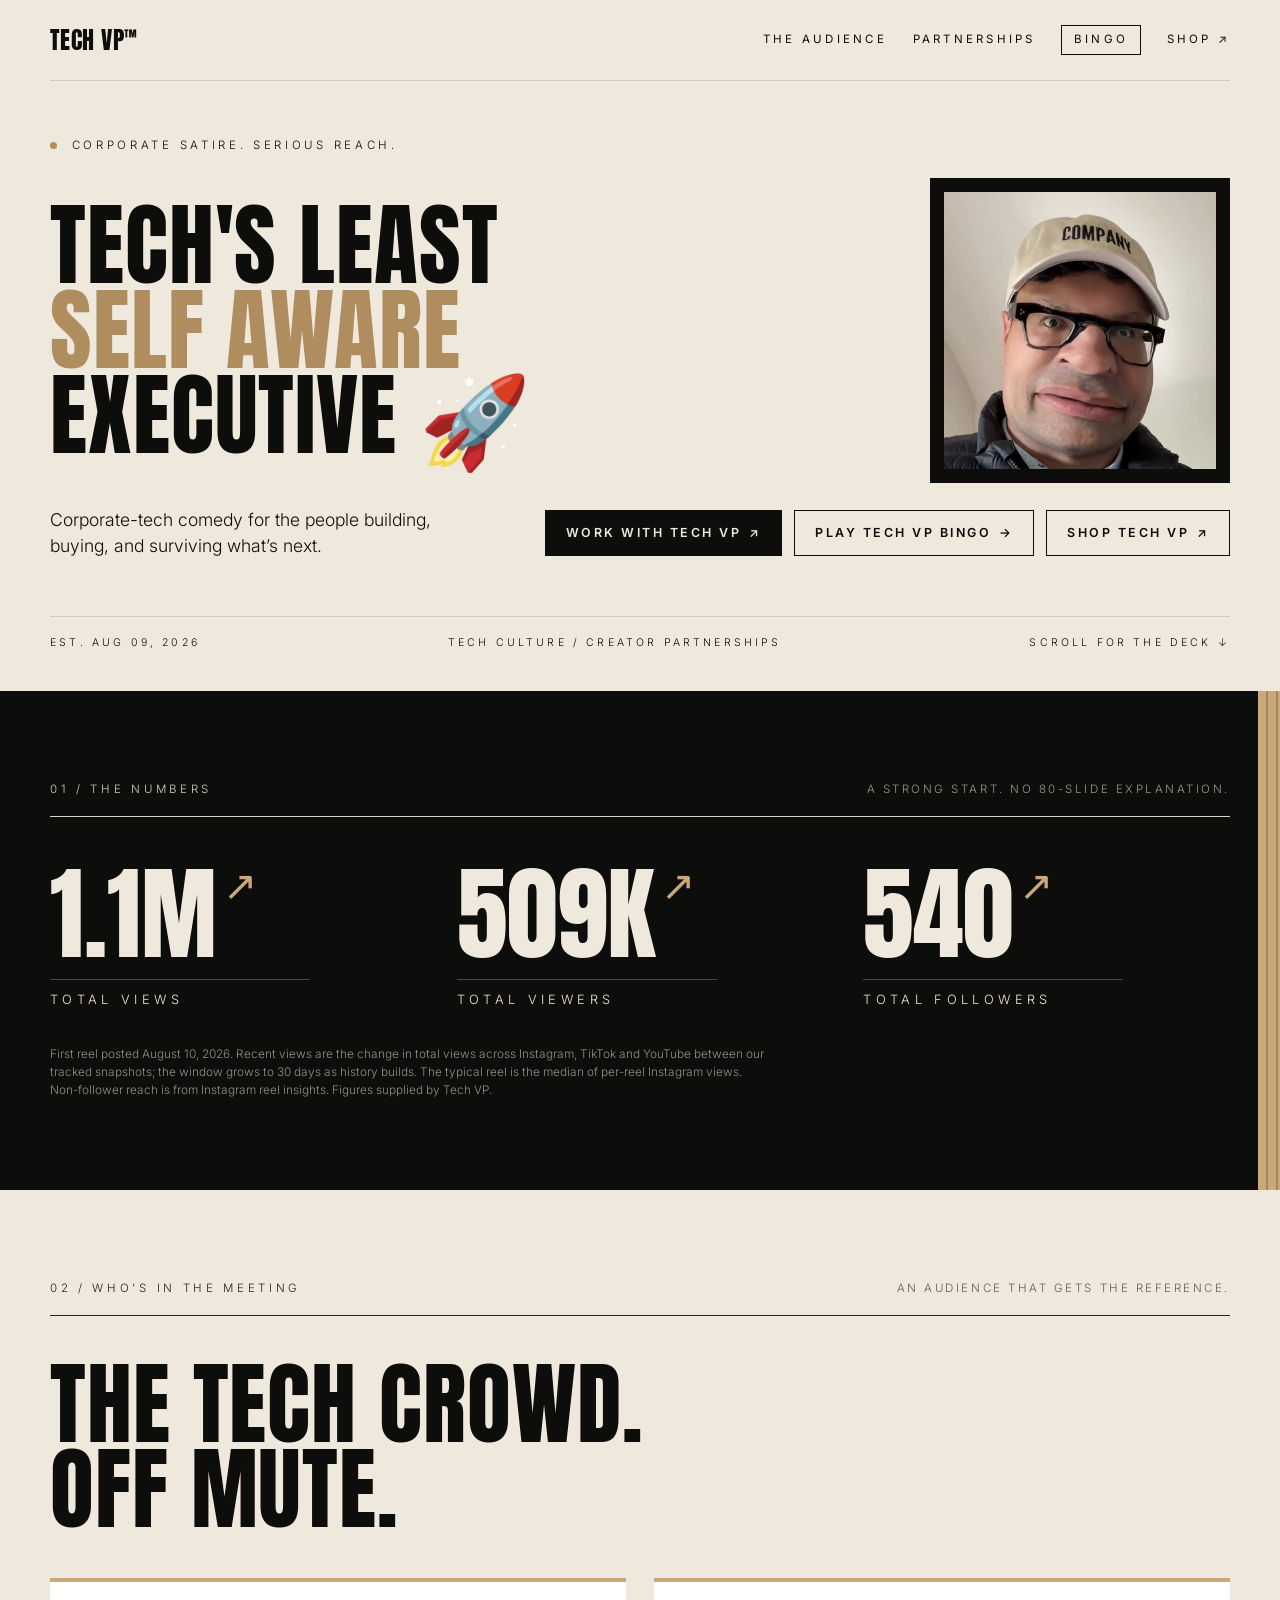
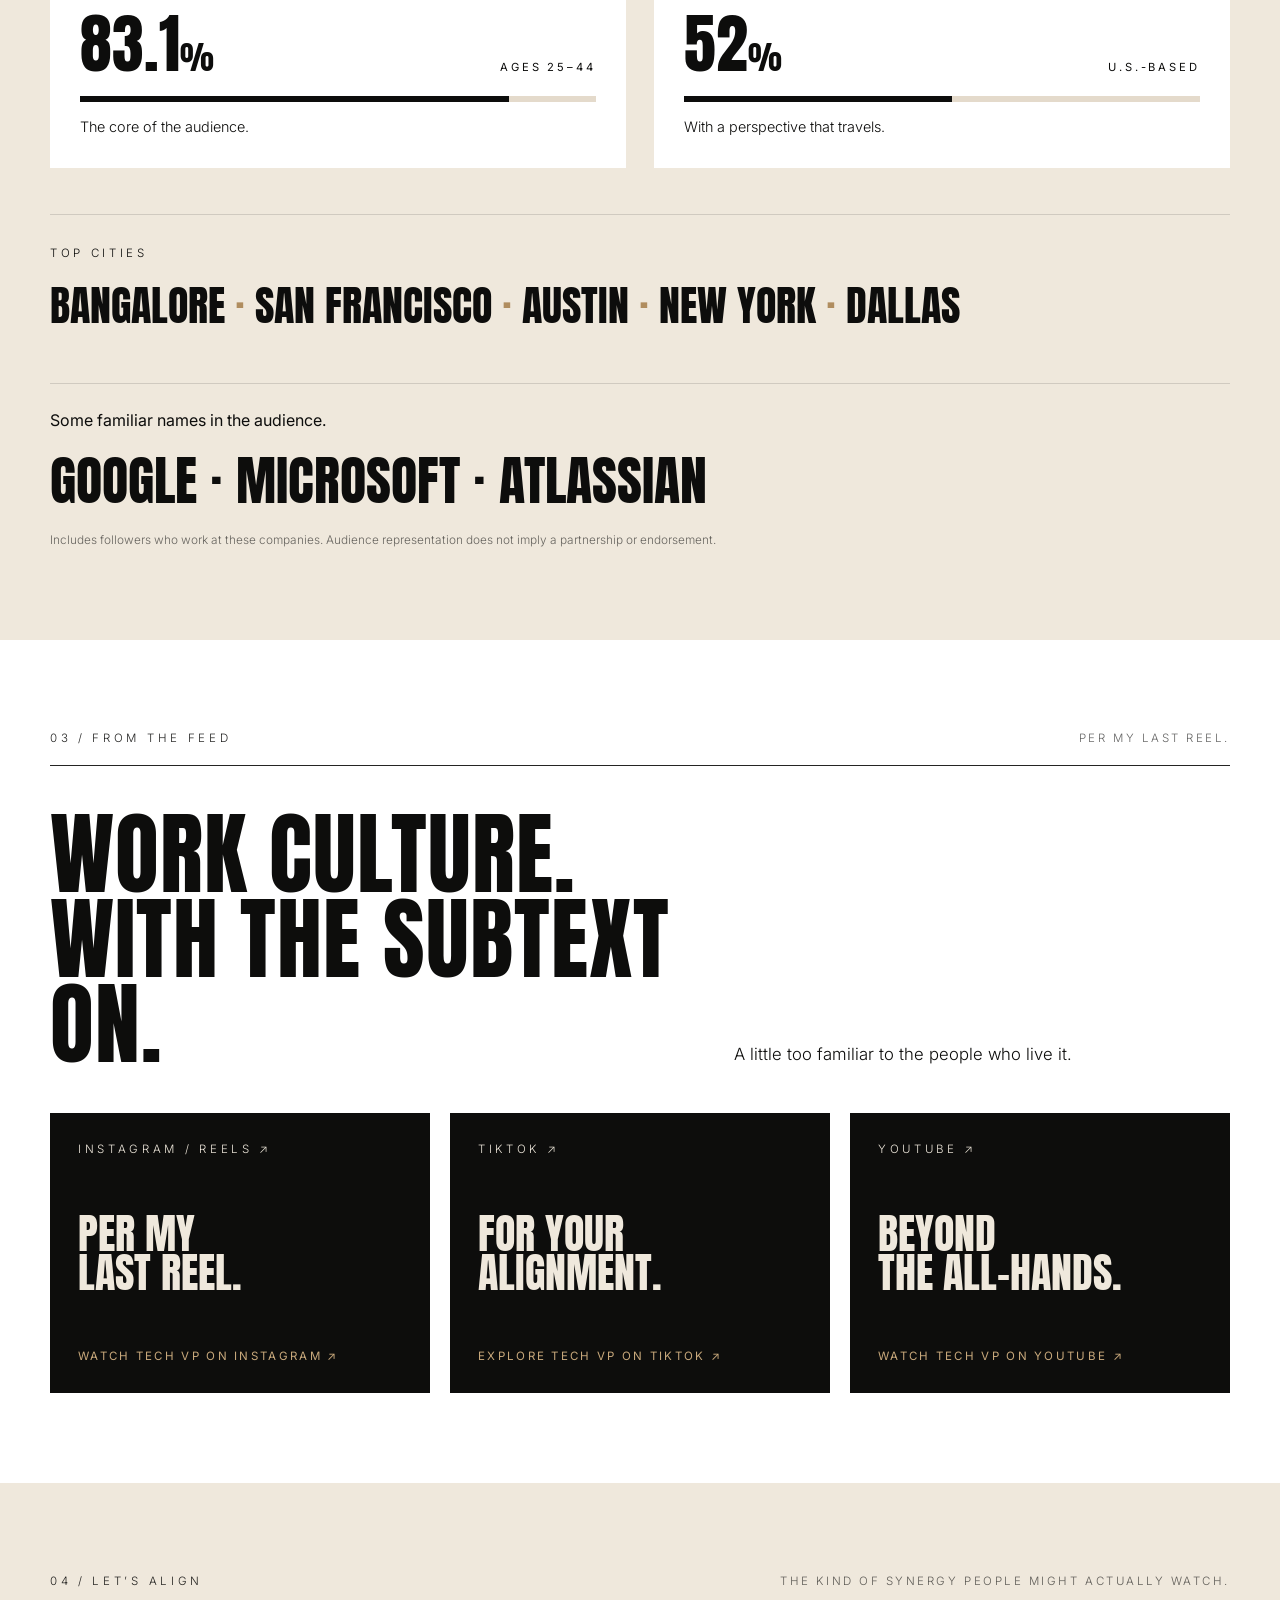
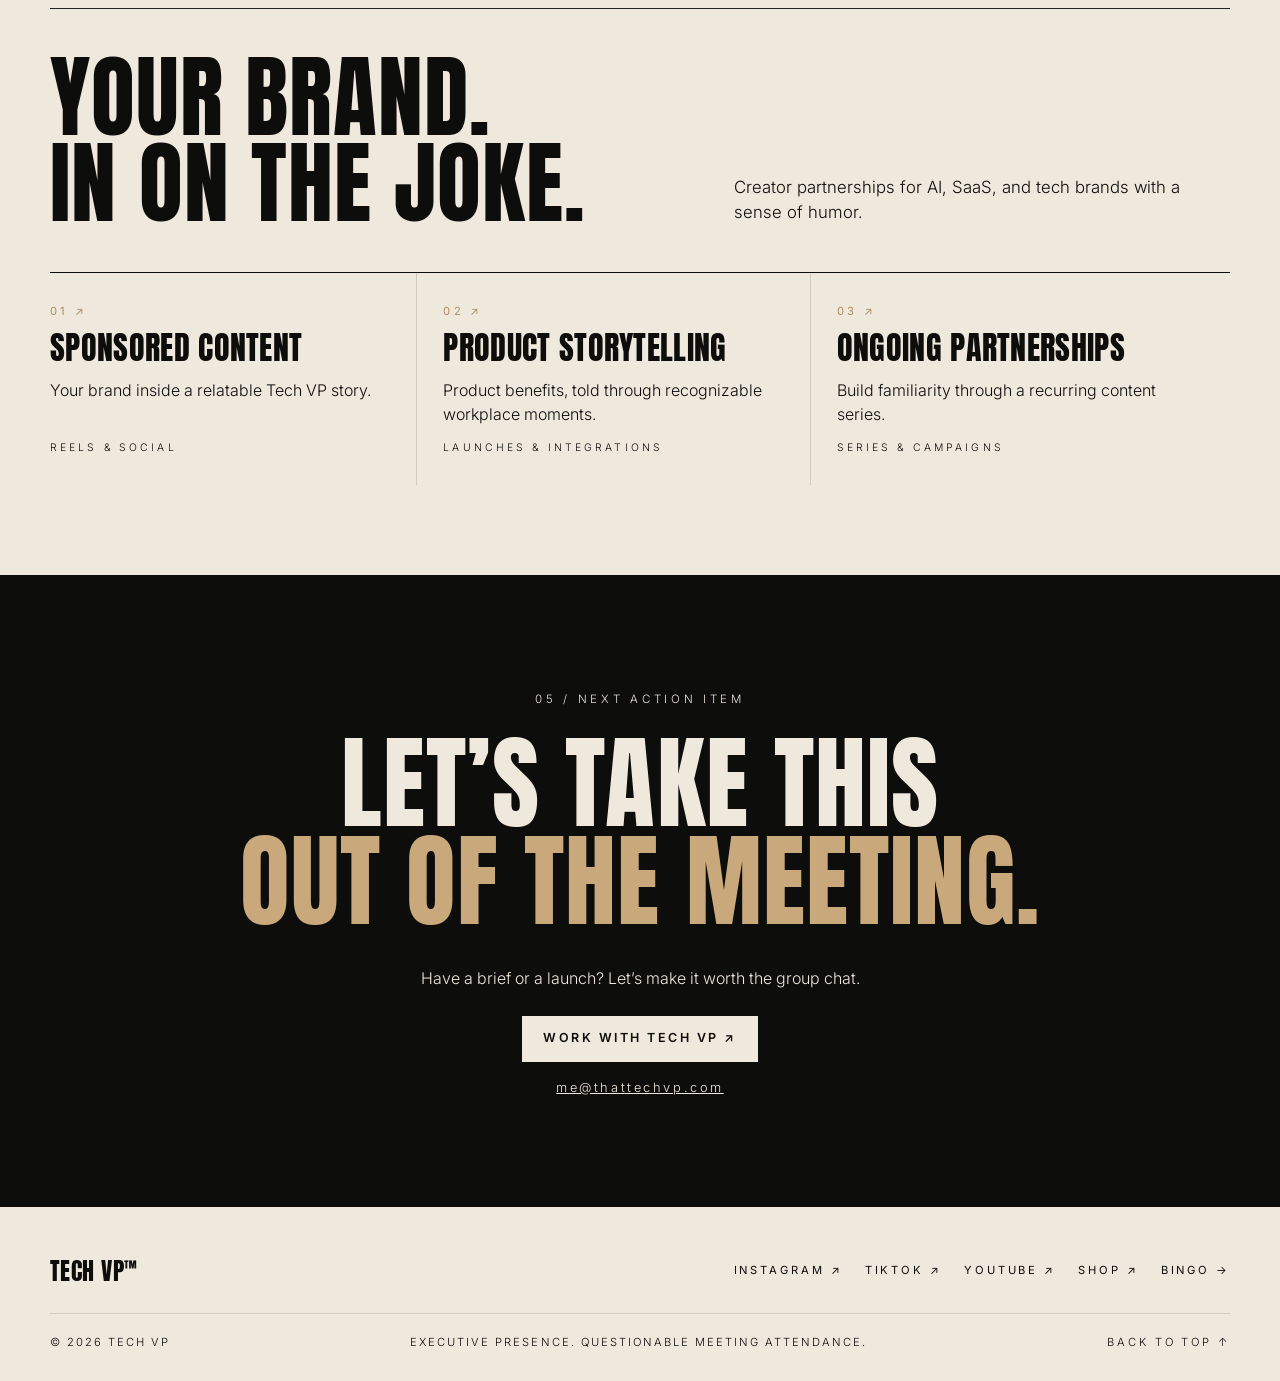
==== commit 90bbaffb: "Brand-deal stats layout, cache-bust v5" ====
--- a/index.html
+++ b/index.html
@@ -2,7 +2,7 @@
 <html lang="en"><head><meta charset="utf-8"><meta name="viewport" content="width=device-width,initial-scale=1"><title>Tech VP — Tech's least self aware executive 🚀</title><meta name="description" content="Tech VP makes corporate-tech comedy for the people building what's next. Explore creator partnerships, audience insights, and the Tech VP shop."><meta property="og:title" content="Tech VP — Tech's least self aware executive 🚀"><meta property="og:description" content="A very serious creator partnership opportunity. For AI, SaaS, and technology brands."><meta name="theme-color" content="#0d0d0c"><link rel="icon" type="image/svg+xml" href="data:image/svg+xml,%3Csvg xmlns='http://www.w3.org/2000/svg' viewBox='0 0 40 40'%3E%3Crect width='40' height='40' rx='8' fill='%23d8f879'/%3E%3Ctext x='5' y='28' font-family='Arial' font-weight='bold' font-size='24' fill='%23171916'%3EVP%3C/text%3E%3C/svg%3E"><meta name="robots" content="noindex"><link rel="preconnect" href="https://fonts.googleapis.com"><link rel="preconnect" href="https://fonts.gstatic.com" crossorigin><link rel="stylesheet" href="https://fonts.googleapis.com/css2?family=Anton&family=Inter:wght@300;400;600&display=swap"><link rel="stylesheet" href="assets/brand.css?v=5"><link rel="stylesheet" href="assets/home.css?v=5"></head>
 <body><a class="skip" href="#main">Skip to content</a><header class="wrap"><a class="logo" href="#" aria-label="Tech VP home">TECH VP<span>™</span></a><nav aria-label="Main navigation"><a href="#audience">The audience</a><a href="#partnerships">Partnerships</a><a class="nav-bingo" href="bingo/">Bingo</a><a class="nav-shop" href="https://thetechvp.printful.me" target="_blank" rel="noopener">Shop ↗</a></nav></header>
 <main id="main"><section class="hero wrap"><div class="eyebrow"><span class="dot"></span> CORPORATE SATIRE. SERIOUS REACH.</div><div class="hero-intro"><h1>Tech's least<br><em>self aware</em><br>executive 🚀</h1><figure class="portrait"><img src="tech-vp.jpg" width="817" height="831" alt="Tech VP wearing glasses and a COMPANY cap"></figure></div><div class="hero-bottom"><p>Corporate-tech comedy for the people building, buying, and surviving what’s next.</p><div class="hero-actions"><a class="button primary" href="#contact">Work with Tech VP <span>↗</span></a><a class="button outline" href="bingo/">Play Tech VP Bingo <span>→</span></a><a class="button outline" href="https://thetechvp.printful.me" target="_blank" rel="noopener">Shop Tech VP <span>↗</span></a></div></div><div class="hero-foot"><span>EST. AUG 09, 2026</span><span>TECH CULTURE / CREATOR PARTNERSHIPS</span><a href="#performance" aria-label="Explore the results">SCROLL FOR THE DECK ↓</a></div></section>
-<section class="results" id="performance"><div class="wrap"><div class="section-top"><span class="eyebrow">01 / THE NUMBERS</span><span class="micro">A strong start. No 80-slide explanation.</span></div><div class="metrics brand-metrics" data-source-date="2026-10-15"><div><strong id="stat-recent-views" data-value="137572" data-days="13">138K<span>↗</span></strong><h2 id="stat-recent-label">Views in the last 13 days</h2></div><div><strong id="stat-median-views" data-value="3468" data-reels="50">3.5K<span>↗</span></strong><h2>Typical Instagram reel<br>(median views)</h2></div></div><p class="audience-line">97%+ non-follower reach on Instagram <i>·</i> Built for tech workers</p><p class="alltime-line"><b id="aggregate-view-count" data-value="1108447">1.1M+</b> views since August</p><p class="fine">First reel posted August 10, 2026. Recent views are the change in total views across Instagram, TikTok and YouTube between our tracked snapshots; the window grows to 30 days as history builds. The typical reel is the median of per-reel Instagram views. Non-follower reach is from Instagram reel insights. Figures supplied by Tech VP.</p></div></section>
+<section class="results" id="performance"><div class="wrap"><div class="section-top"><span class="eyebrow">01 / THE NUMBERS</span><span class="micro">A strong start. No 80-slide explanation.</span></div><div class="metrics"><div><strong id="aggregate-view-count" data-value="1108447" data-source-date="2026-10-15">1.1M<span>↗</span></strong><h2>Total views</h2></div><div><strong id="aggregate-viewer-count" data-value="508763" data-source-date="2026-10-15">509K<span>↗</span></strong><h2>Total viewers</h2></div><div><strong id="aggregate-follower-count" data-value="540" data-source-date="2026-10-15">540<span>↗</span></strong><h2>Total followers</h2></div></div><p class="fine">First reel posted August 10, 2026. Recent views are the change in total views across Instagram, TikTok and YouTube between our tracked snapshots; the window grows to 30 days as history builds. The typical reel is the median of per-reel Instagram views. Non-follower reach is from Instagram reel insights. Figures supplied by Tech VP.</p></div></section>
 <section class="wrap section" id="audience"><div class="section-top"><span class="eyebrow">02 / WHO’S IN THE MEETING</span><span class="micro">An audience that gets the reference.</span></div><div class="split"><h2>The tech crowd. <br>Off mute.</h2></div><div class="demographics"><article><div class="stat-line"><strong>83.1<span>%</span></strong><span>Ages 25–44</span></div><div class="bar" role="img" aria-label="83.1 percent ages 25 to 44"><i style="width:83.1%"></i></div><p>The core of the audience.</p></article><article><div class="stat-line"><strong>52<span>%</span></strong><span>U.S.-based</span></div><div class="bar" role="img" aria-label="52 percent U.S. based"><i style="width:52%"></i></div><p>With a perspective that travels.</p></article></div><div class="cities"><span class="eyebrow">TOP CITIES</span><p>Bangalore <b>·</b> San Francisco <b>·</b> Austin <b>·</b> New York <b>·</b> Dallas</p></div><div class="companies"><p>Some familiar names in the audience.</p><p class="company-names">Google · Microsoft · Atlassian</p><p class="fine">Includes followers who work at these companies. Audience representation does not imply a partnership or endorsement.</p></div></section>
 <section class="content-section" id="content"><div class="wrap section"><div class="section-top"><span class="eyebrow">03 / FROM THE FEED</span><span class="micro">Per my last Reel.</span></div><div class="split"><h2>Work culture. <br>With the subtext on.</h2><p>A little too familiar to the people who live it.</p></div><div class="feed-grid"><a class="feed-card" href="https://www.instagram.com/thattechvp/" target="_blank" rel="noopener"><span class="eyebrow">INSTAGRAM / REELS ↗</span><strong>Per my <br>last Reel.</strong><span>Watch Tech VP on Instagram ↗</span></a><a class="feed-card" href="https://www.tiktok.com/@thattechvp" target="_blank" rel="noopener"><span class="eyebrow">TIKTOK ↗</span><strong>For your <br>alignment.</strong><span>Explore Tech VP on TikTok ↗</span></a><a class="feed-card" href="https://www.youtube.com/@thattechvp" target="_blank" rel="noopener"><span class="eyebrow">YOUTUBE ↗</span><strong>Beyond <br>the all-hands.</strong><span>Watch Tech VP on YouTube ↗</span></a></div></div></section>
 <section class="wrap section" id="partnerships"><div class="section-top"><span class="eyebrow">04 / LET’S ALIGN</span><span class="micro">The kind of synergy people might actually watch.</span></div><div class="split"><h2>Your brand. <br>In on the joke.</h2><p>Creator partnerships for AI, SaaS, and tech brands with a sense of humor.</p></div><div class="partnerships"><article><span class="index">01 ↗</span><h3>Sponsored content</h3><p>Your brand inside a relatable Tech VP story.</p><span class="tag">REELS & SOCIAL</span></article><article><span class="index">02 ↗</span><h3>Product storytelling</h3><p>Product benefits, told through recognizable workplace moments.</p><span class="tag">LAUNCHES & INTEGRATIONS</span></article><article><span class="index">03 ↗</span><h3>Ongoing partnerships</h3><p>Build familiarity through a recurring content series.</p><span class="tag">SERIES & CAMPAIGNS</span></article></div></section>
--- a/assets/home.css
+++ b/assets/home.css
@@ -75,3 +75,10 @@
  .partnerships article{border-right:0;margin-right:0;border-bottom:1px solid #0d0d0c22}
  .section,.results{padding:64px 0}.results::after{width:10px}
 }
+.brand-metrics{grid-template-columns:1fr 1fr}
+.brand-metrics h2{width:min(300px,100%);line-height:1.6}
+.audience-line{font-family:var(--display);text-transform:uppercase;font-size:clamp(1.5rem,3.4vw,2.6rem);line-height:1.05;margin-top:48px;max-width:900px}
+.audience-line i{font-style:normal;color:var(--wood);padding:0 .25em}
+.alltime-line{font-weight:300;text-transform:uppercase;letter-spacing:.32em;font-size:.78rem;margin-top:18px;color:var(--wood)}
+.alltime-line b{font-family:var(--display);font-weight:400;letter-spacing:.02em;font-size:1.6rem;color:var(--cream);margin-right:.35em;vertical-align:-.12em}
+@media(max-width:760px){.brand-metrics{grid-template-columns:1fr}}
